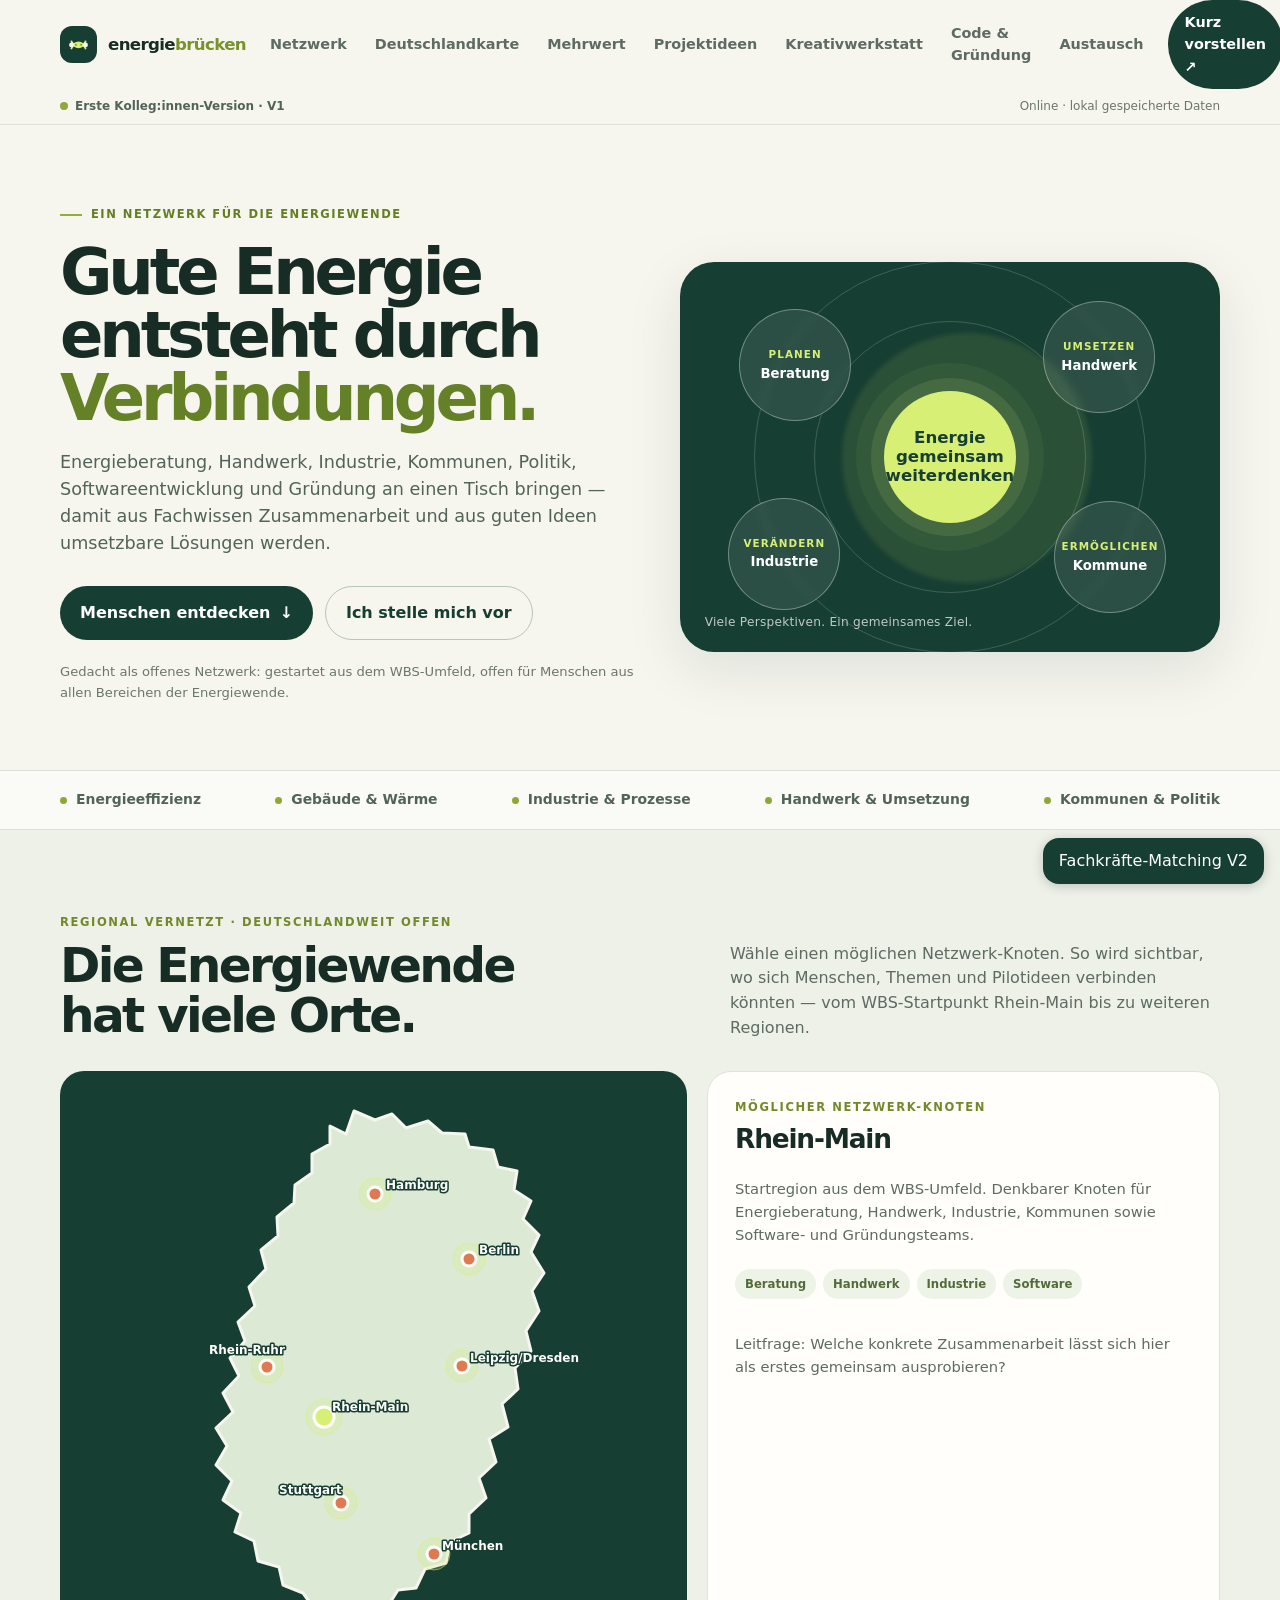
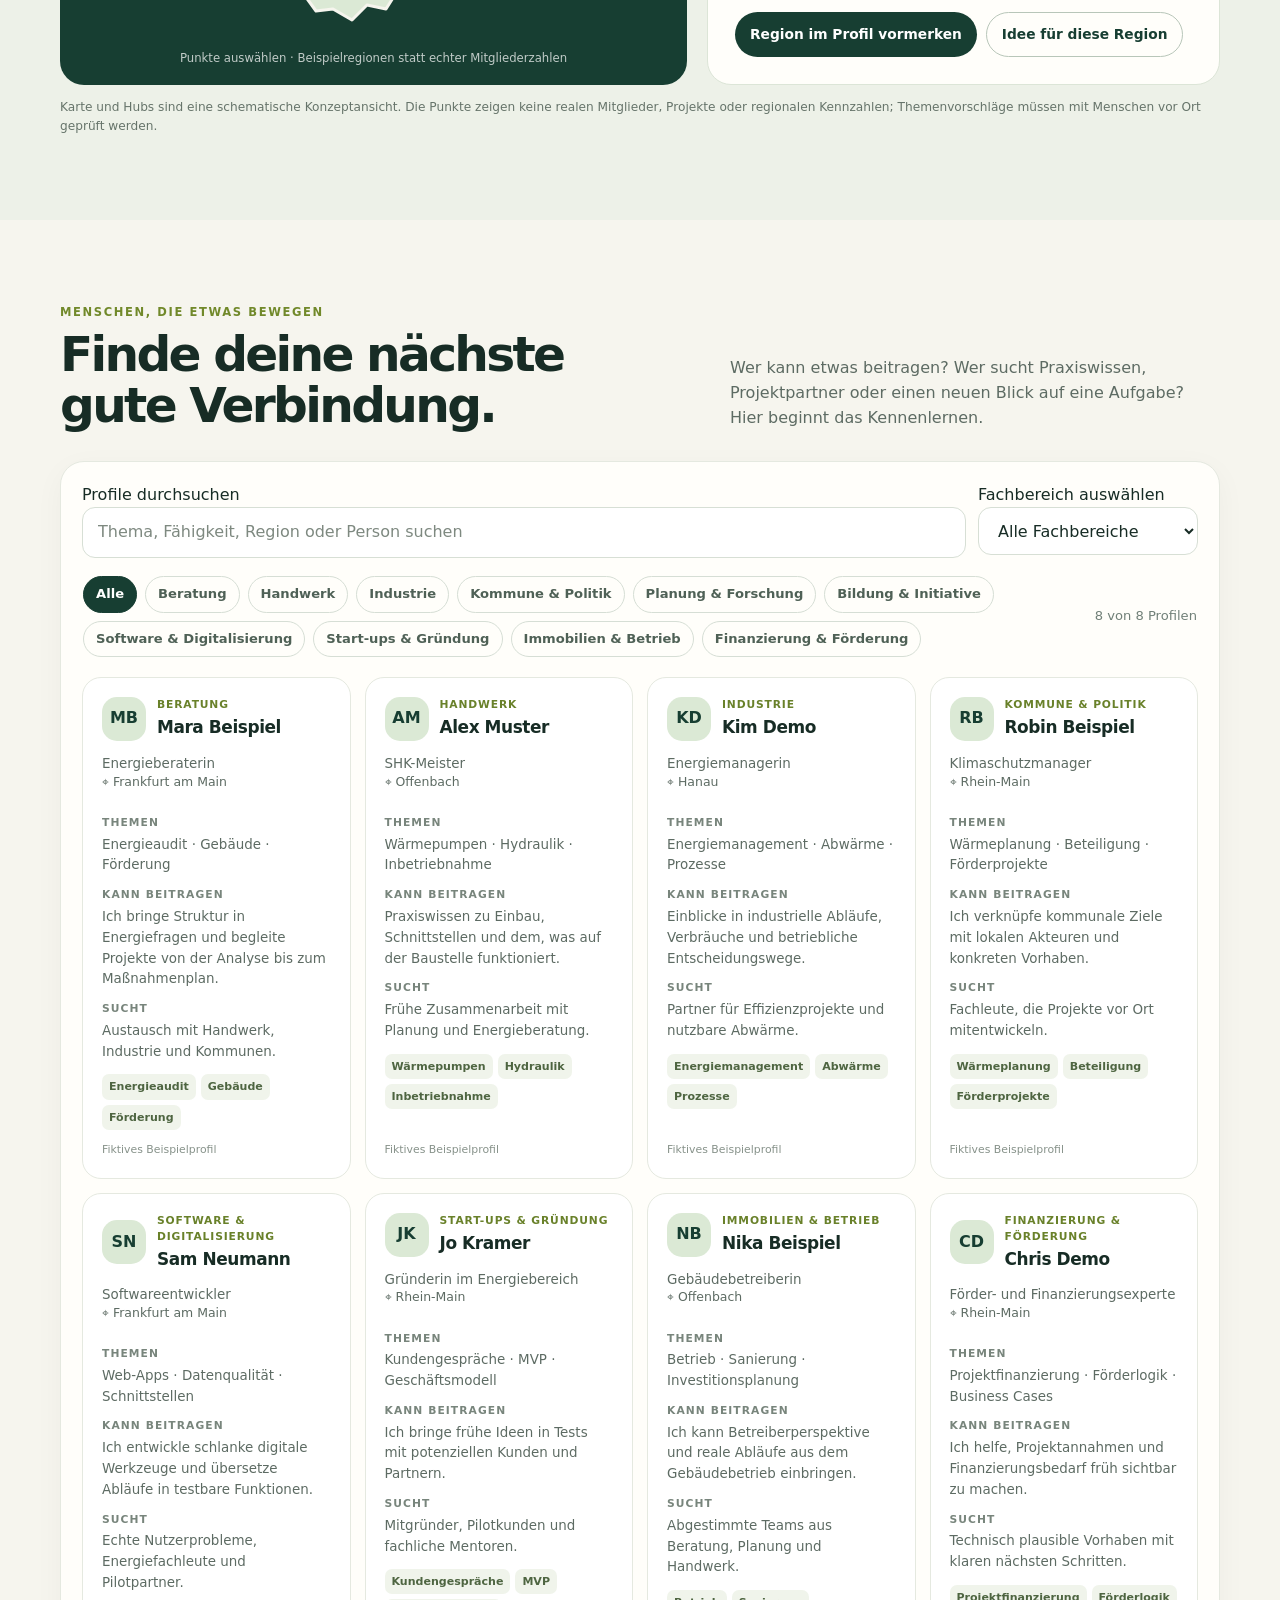
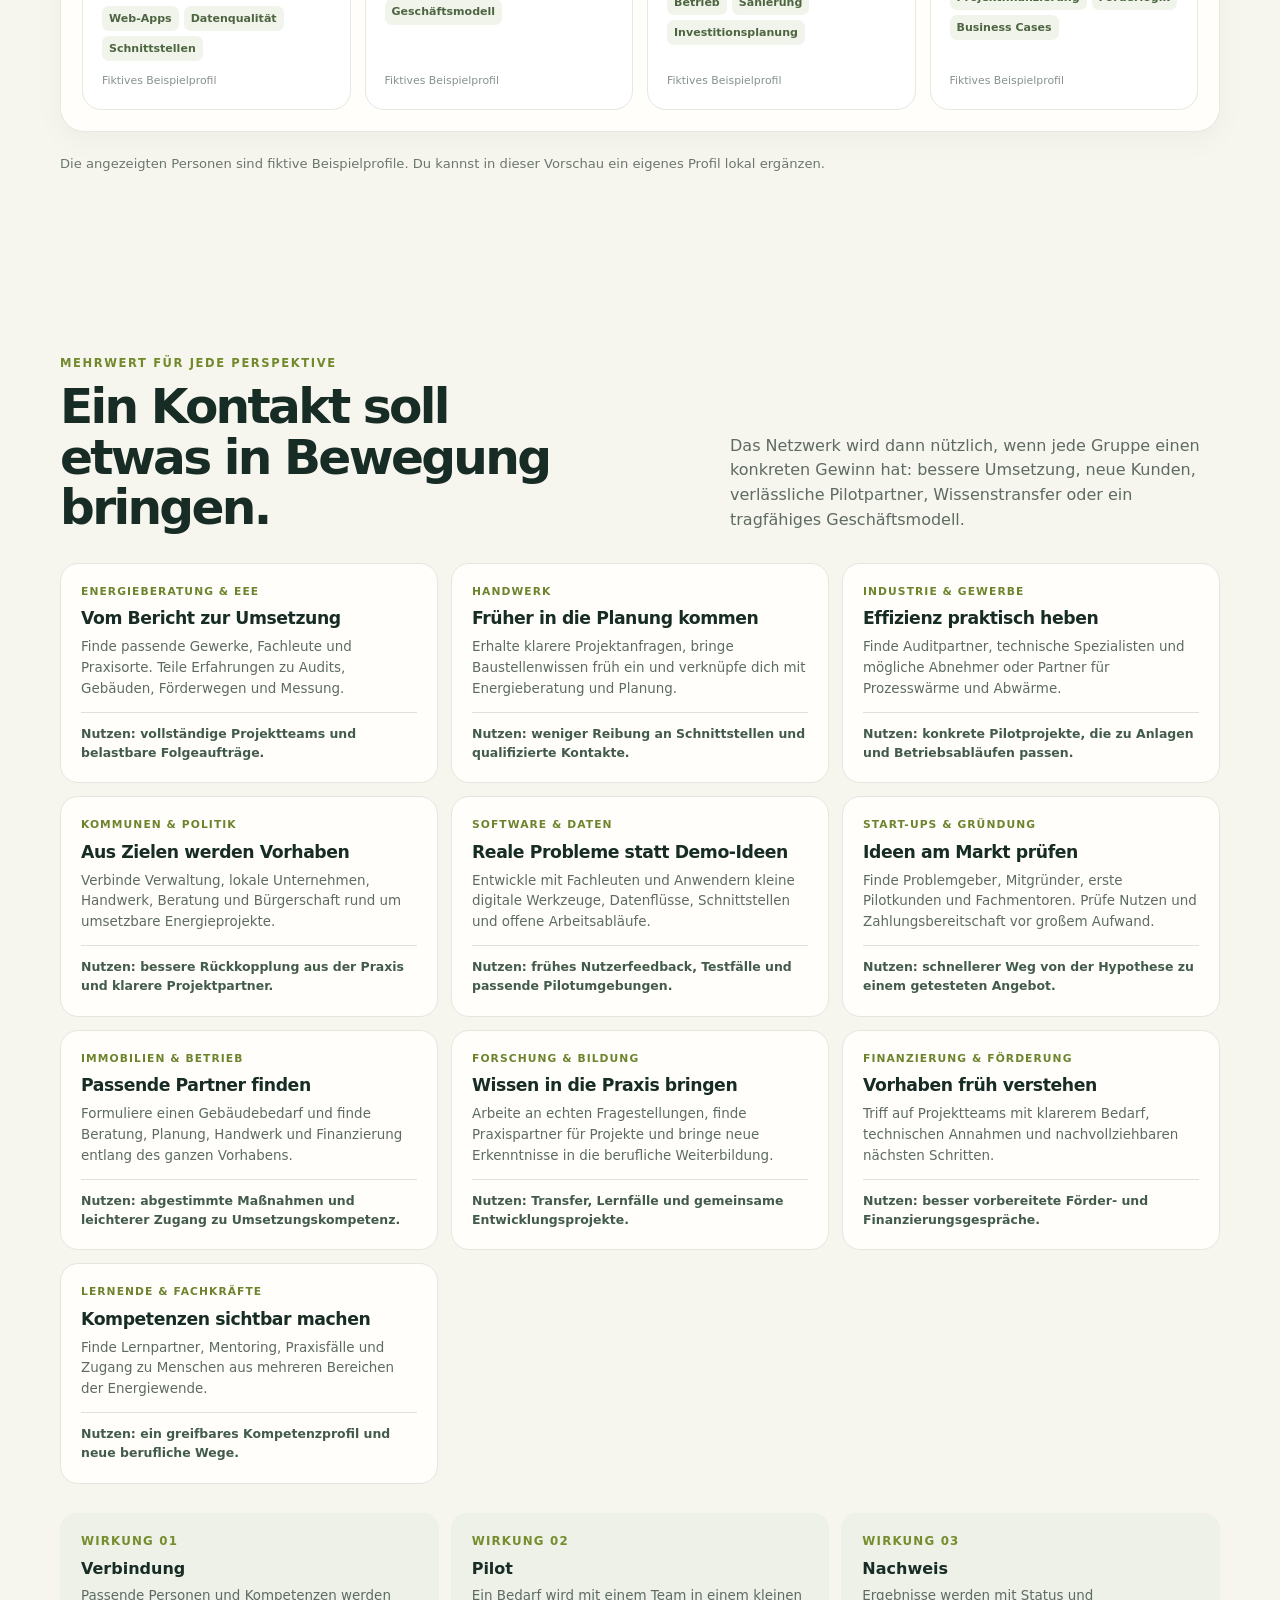
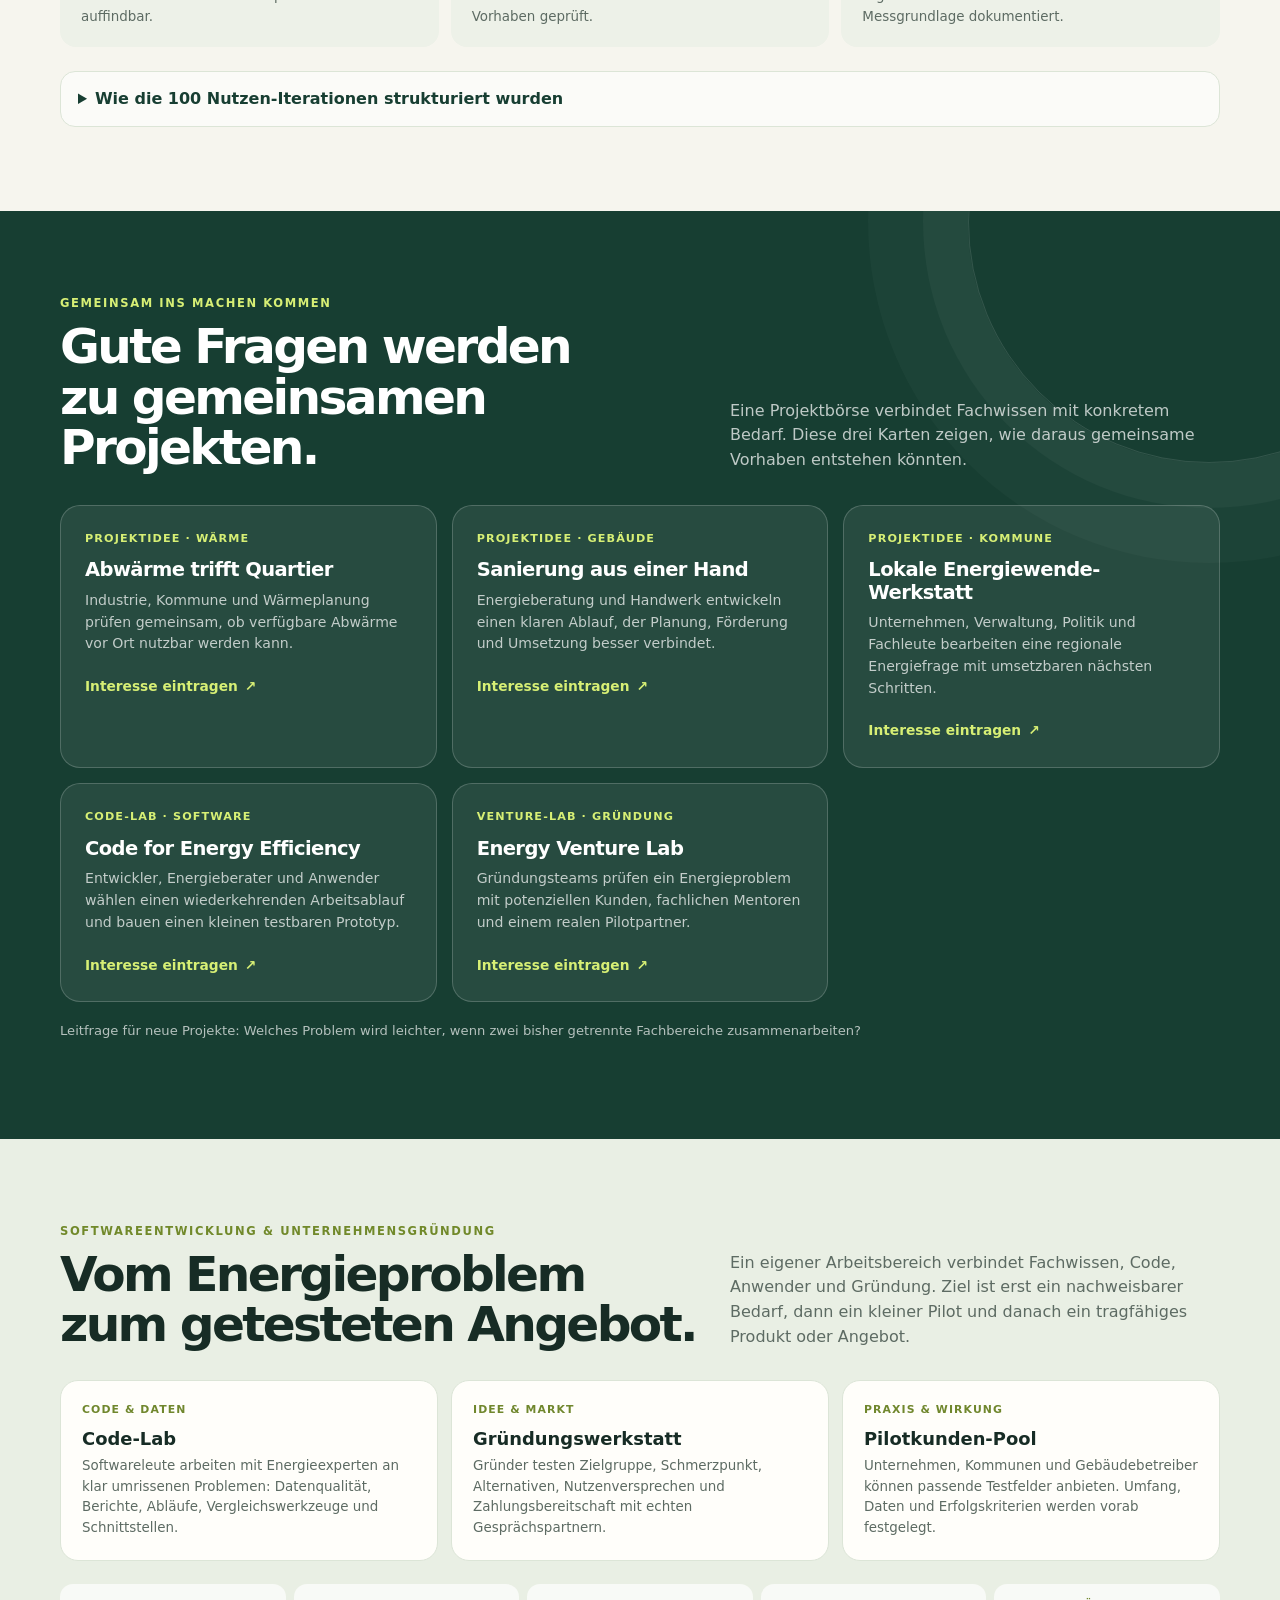
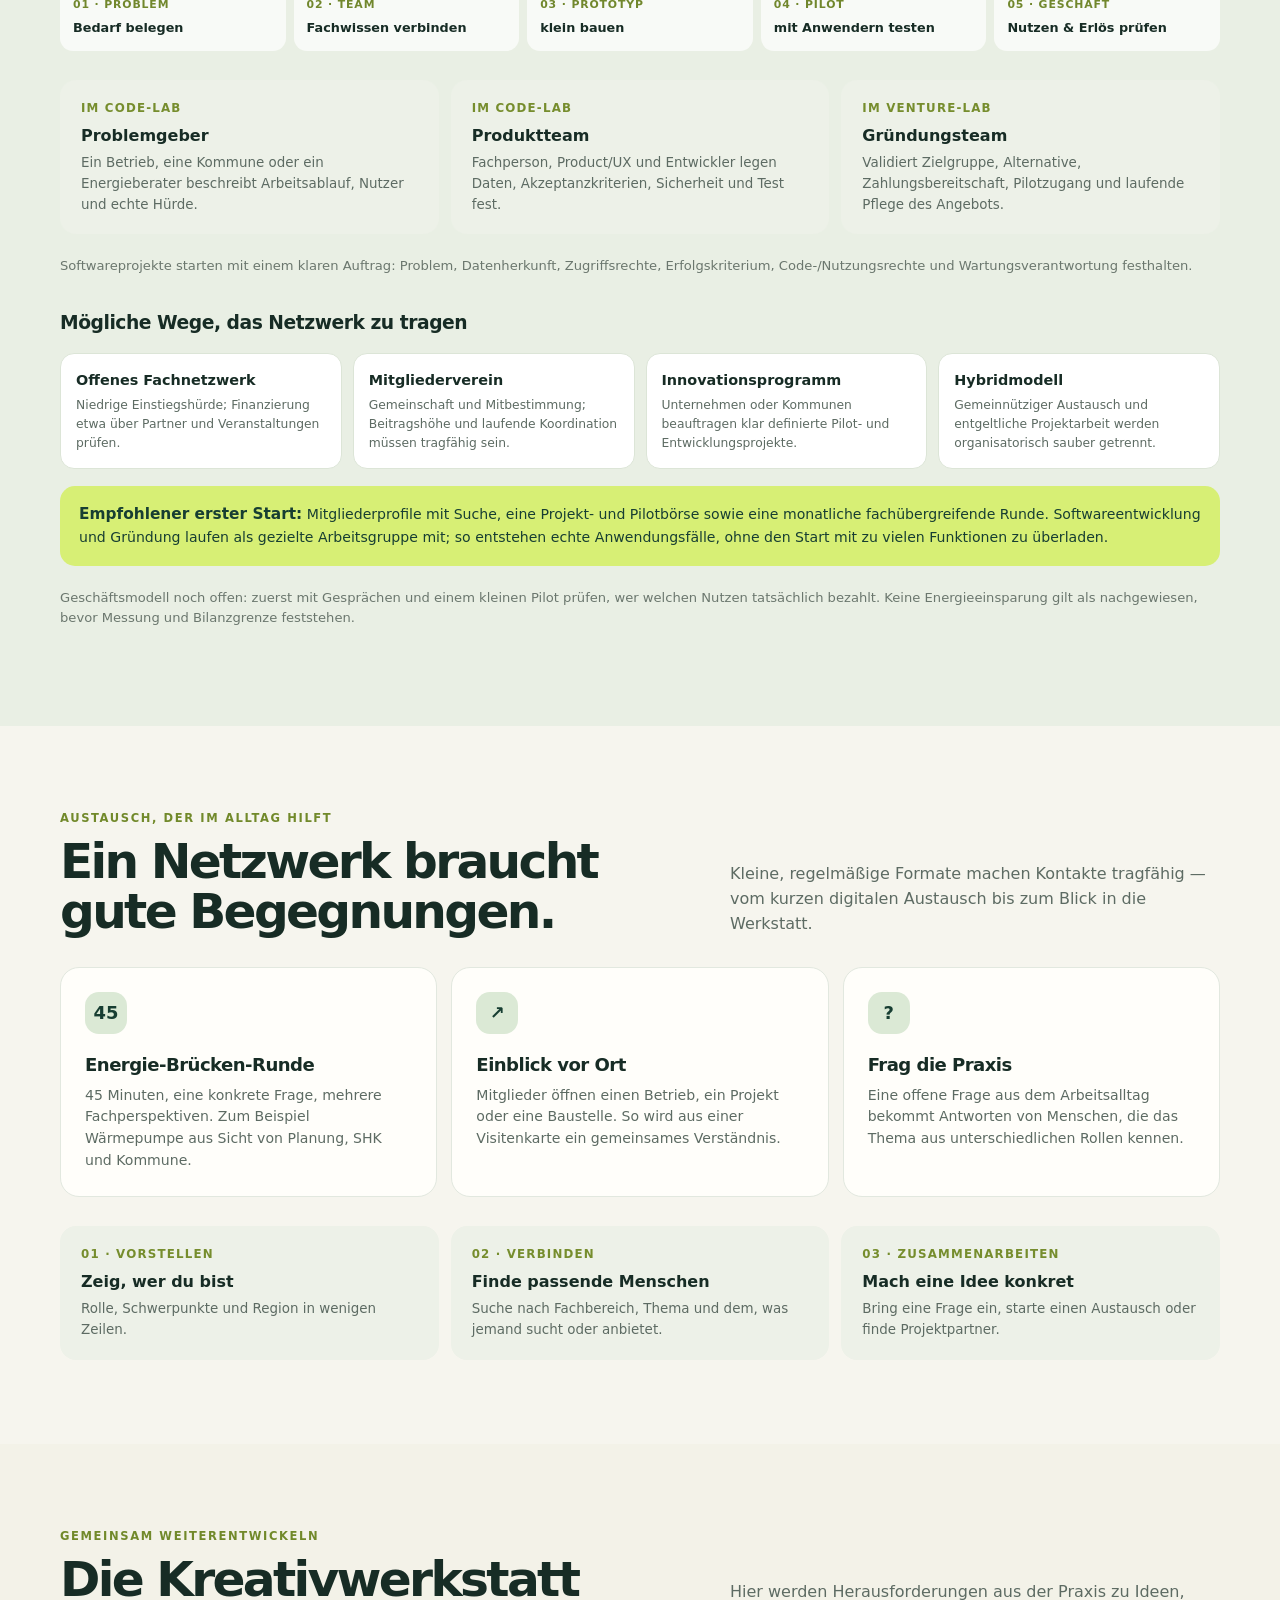
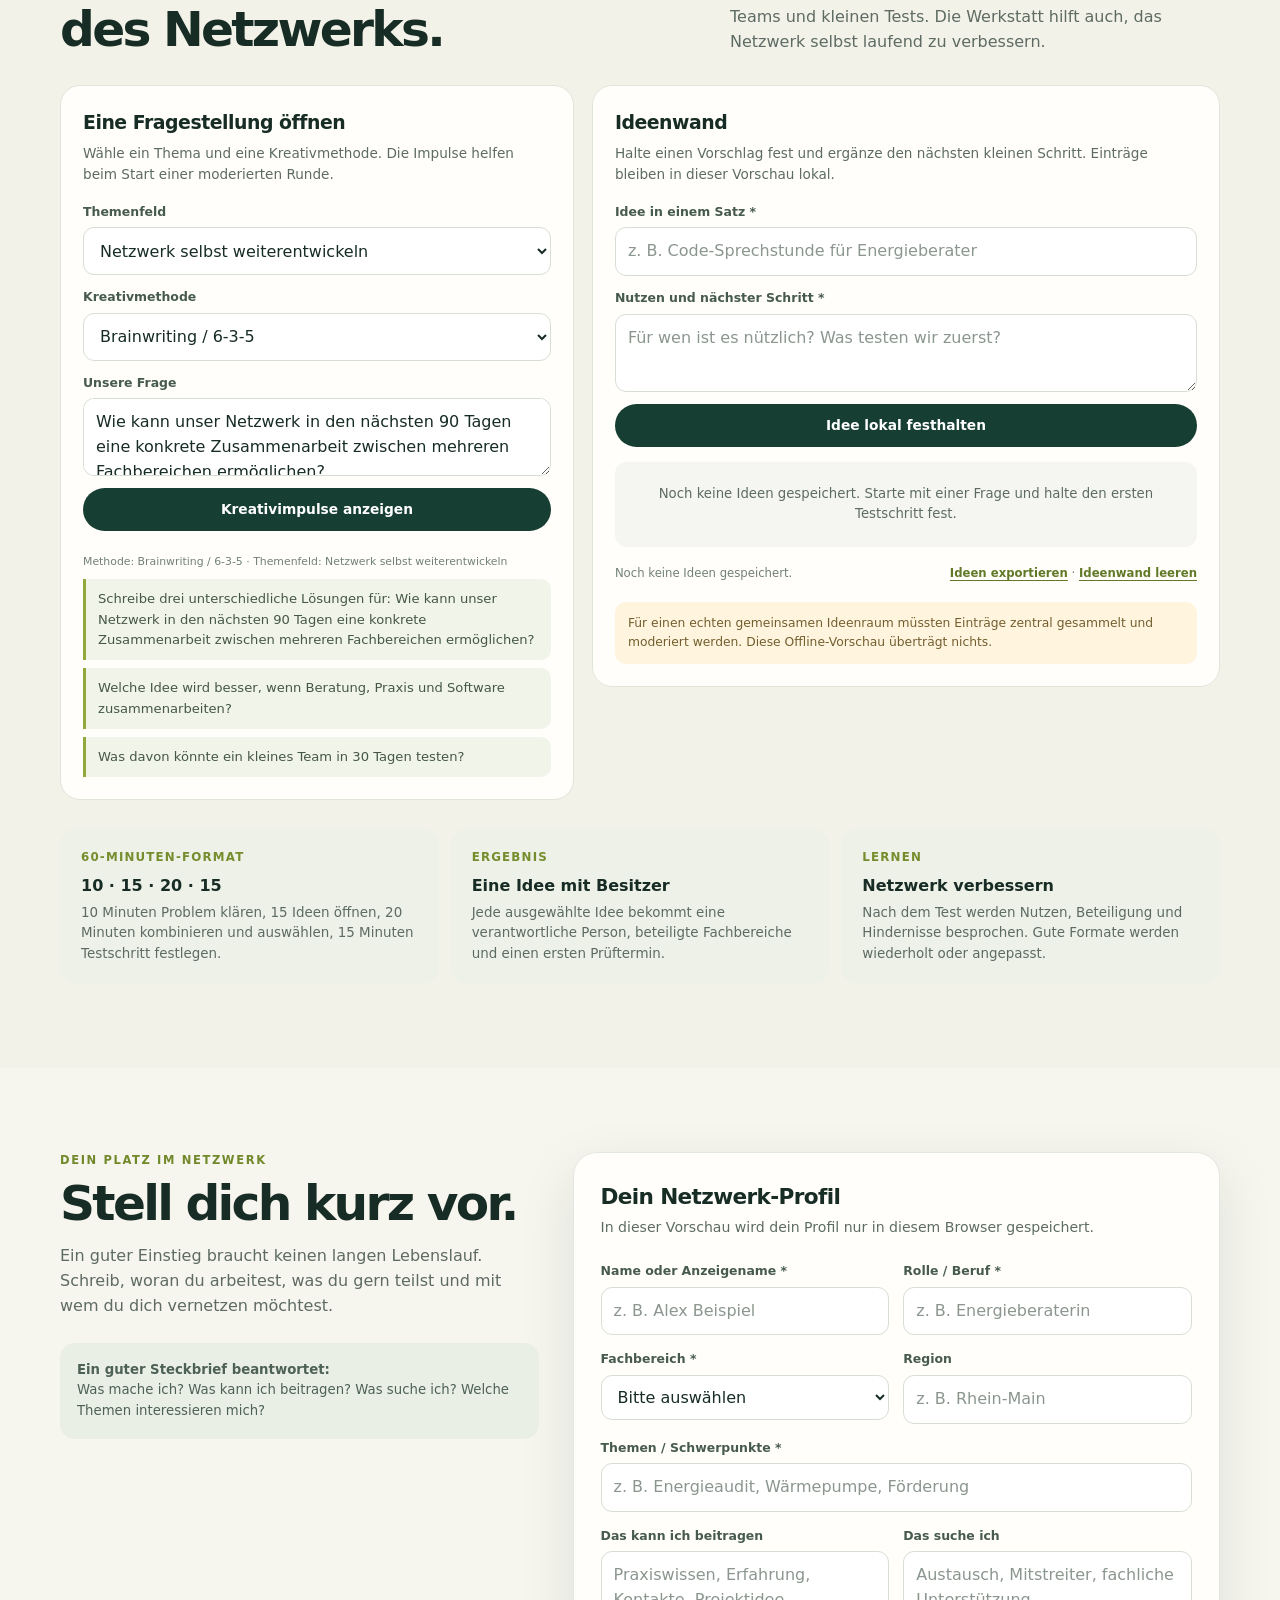
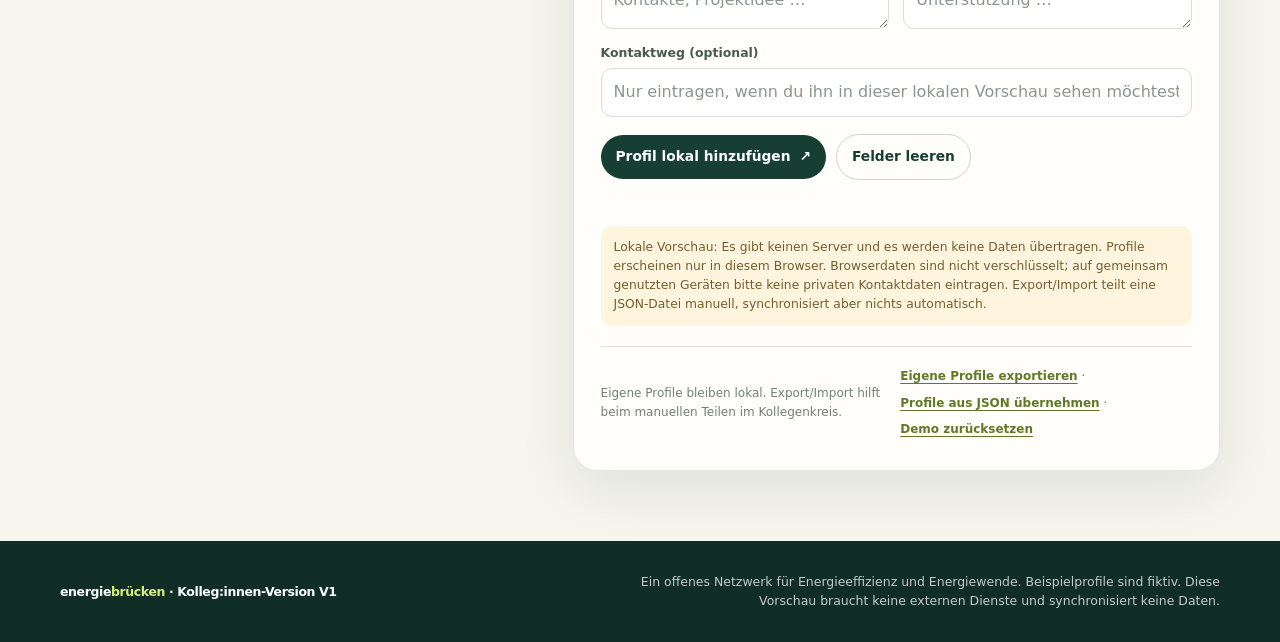
==== index.html @ 0812e743 "Add files via upload" ====
<!doctype html>
<html lang="de" data-pwa="true">
<head>
  <meta charset="utf-8">
  <meta name="viewport" content="width=device-width, initial-scale=1">
  <meta name="theme-color" content="#173e32">
  <meta name="color-scheme" content="light">
  <link rel="manifest" href="./manifest.webmanifest">
  <link rel="icon" href="./icons/icon-192.png" type="image/png">
  <link rel="apple-touch-icon" href="./icons/icon-192.png">
  <meta name="description" content="Energiebrücken verbindet Menschen aus Energieberatung, Handwerk, Industrie, Kommunen, Softwareentwicklung und Gründung.">
  <title>Energiebrücken — Netzwerk für Energieeffizienz & Energiewende · V1</title>
  <style>
    :root {
      --forest: #173e32;
      --forest-2: #245443;
      --mint: #dbe9d5;
      --lime: #d7ef75;
      --cream: #f6f5ee;
      --paper: #fffefa;
      --ink: #172c25;
      --muted: #5d6b63;
      --line: #dce2d9;
      --orange: #df7952;
      --blue: #6f9fb1;
      --shadow: 0 18px 55px rgba(23, 62, 50, .10);
      --radius: 24px;
    }

    * { box-sizing: border-box; }
    html { scroll-behavior: smooth; }
    body {
      margin: 0;
      background: var(--cream);
      color: var(--ink);
      font-family: Inter, ui-sans-serif, system-ui, -apple-system, BlinkMacSystemFont, "Segoe UI", sans-serif;
      line-height: 1.55;
    }
    a { color: inherit; }
    button, input, select, textarea { font: inherit; }
    button, a { -webkit-tap-highlight-color: transparent; }
    :focus-visible { outline: 3px solid #84a922; outline-offset: 3px; }
    .wrap { width: min(1160px, calc(100% - 40px)); margin-inline: auto; }
    .topbar {
      position: sticky; top: 0; z-index: 20;
      background: rgba(246, 245, 238, .94);
      border-bottom: 1px solid rgba(23, 62, 50, .10);
      backdrop-filter: blur(14px);
    }
    .nav {
      min-height: 76px; display: flex; align-items: center; justify-content: space-between; gap: 24px;
    }
    .brand { display: inline-flex; align-items: center; gap: 11px; text-decoration: none; font-weight: 850; letter-spacing: -.04em; }
    .brand-mark { width: 37px; height: 37px; border-radius: 12px; display: grid; place-items: center; background: var(--forest); }
    .brand-mark svg { width: 25px; height: 25px; }
    .brand-name { font-size: 1.04rem; }
    .brand-name span { color: #779329; }
    .navlinks { display: flex; align-items: center; gap: 28px; font-size: .9rem; font-weight: 650; color: var(--muted); }
    .navlinks a { text-decoration: none; }
    .navlinks a:hover { color: var(--forest); }
    .nav-cta { border-radius: 999px; padding: 11px 17px; background: var(--forest); color: #fff; text-decoration: none; font-size: .9rem; font-weight: 750; }
    .nav-cta:hover, .button-primary:hover { background: var(--forest-2); transform: translateY(-1px); }
    .version-bar { display:flex; align-items:center; justify-content:space-between; gap:12px; padding:8px 0; color:#52645a; font-size:.75rem; }
    .version-pill { display:inline-flex; align-items:center; gap:7px; font-weight:750; }
    .version-pill i { width:8px; height:8px; border-radius:50%; display:inline-block; background:#91a83d; }
    .version-meta { color:#6b776e; }
    .install-button { border:1px solid #b8c6b9; border-radius:99px; background:#fffefa; color:var(--forest); padding:6px 12px; cursor:pointer; font-weight:750; font-size:.75rem; }
    .install-button[hidden] { display:none; }
    .profile-actions { margin-top:12px; padding-top:9px; border-top:1px solid var(--line); }
    .profile-actions .plain-button { color:#8a503e; font-size:.75rem; }

    .hero { padding: 74px 0 54px; overflow: hidden; }
    .hero-grid { display: grid; grid-template-columns: 1.03fr .97fr; align-items: center; gap: 46px; }
    .eyebrow { display: inline-flex; align-items: center; gap: 9px; color: #647e24; text-transform: uppercase; letter-spacing: .13em; font-size: .72rem; font-weight: 850; }
    .eyebrow:before { content: ""; width: 22px; height: 2px; background: #94ad39; }
    h1 { margin: 17px 0 18px; max-width: 720px; font-size: clamp(2.65rem, 5vw, 4.8rem); line-height: .99; letter-spacing: -.065em; font-weight: 790; }
    h1 em { font-style: normal; color: #648127; }
    .hero-copy { max-width: 550px; font-size: 1.1rem; color: #52645a; }
    .hero-actions { display: flex; flex-wrap: wrap; gap: 12px; margin-top: 28px; }
    .button { border: 0; cursor: pointer; border-radius: 999px; padding: 14px 20px; display: inline-flex; align-items: center; justify-content: center; gap: 9px; text-decoration: none; font-weight: 760; transition: .18s ease; }
    .button-primary { color: white; background: var(--forest); }
    .button-secondary { color: var(--forest); background: transparent; border: 1px solid #b8c6b9; }
    .button-secondary:hover { border-color: var(--forest); background: rgba(255,255,255,.5); }
    .hero-note { margin-top: 22px; color: #6b776e; font-size: .82rem; }

    .network-art {
      min-height: 390px; position: relative; overflow: hidden; border-radius: 34px;
      background: var(--forest); box-shadow: var(--shadow); isolation: isolate;
    }
    .network-art:before, .network-art:after {
      content: ""; position: absolute; border: 1px solid rgba(219, 233, 213, .2); border-radius: 50%; z-index: -1;
    }
    .network-art:before { width: 390px; height: 390px; left: 50%; top: 50%; transform: translate(-50%,-50%); }
    .network-art:after { width: 270px; height: 270px; left: 50%; top: 50%; transform: translate(-50%,-50%); }
    .art-glow { position: absolute; width: 250px; height: 250px; border-radius: 50%; background: rgba(215,239,117,.10); filter: blur(2px); left: 30%; top: 18%; }
    .core {
      position: absolute; left: 50%; top: 50%; transform: translate(-50%,-50%);
      width: 132px; height: 132px; border-radius: 50%; display: grid; place-items: center; text-align: center;
      background: var(--lime); color: var(--forest); font-weight: 850; line-height: 1.12; font-size: 1.04rem;
      box-shadow: 0 0 0 13px rgba(215,239,117,.11), 0 0 0 28px rgba(215,239,117,.05);
    }
    .node {
      position: absolute; width: 112px; height: 112px; border-radius: 50%; display: grid; place-items: center; text-align: center;
      border: 1px solid rgba(255,255,255,.35); color: white; background: rgba(255,255,255,.09);
      backdrop-filter: blur(4px); font-size: .83rem; font-weight: 700; line-height: 1.22;
    }
    .node b { display: block; font-size: .65rem; letter-spacing: .1em; text-transform: uppercase; color: var(--lime); margin-bottom: 5px; }
    .node-1 { left: 11%; top: 12%; }
    .node-2 { right: 12%; top: 10%; }
    .node-3 { left: 9%; bottom: 11%; }
    .node-4 { right: 10%; bottom: 10%; }
    .art-caption { position: absolute; left: 25px; bottom: 21px; color: rgba(255,255,255,.72); font-size: .76rem; letter-spacing: .02em; }

    .map-section { background: #edf1e8; }
    .map-layout { display: grid; grid-template-columns: 1.1fr .9fr; gap: 20px; align-items: stretch; margin-top: 26px; }
    .map-card { background: var(--forest); border-radius: 24px; padding: 18px; min-height: 500px; display: grid; place-items: center; overflow: hidden; }
    .germany-map { width: min(100%, 480px); height: auto; overflow: visible; }
    .germany-outline { fill: #dbe9d5; stroke: #f6f5ee; stroke-width: 3; stroke-linejoin: round; }
    .map-marker { cursor: pointer; outline: none; }
    .map-marker .marker-halo { fill: rgba(215,239,117,.22); stroke: rgba(215,239,117,.5); stroke-width: 1; }
    .map-marker .marker-dot { fill: var(--orange); stroke: #fffefa; stroke-width: 3; transition: r .15s ease, fill .15s ease; }
    .map-marker:hover .marker-dot, .map-marker:focus .marker-dot, .map-marker.selected .marker-dot { fill: #d7ef75; r: 10px; }
    .map-marker .city-label { fill: #fffefa; font-size: 12px; font-weight: 750; paint-order: stroke; stroke: #173e32; stroke-width: 3px; stroke-linejoin: round; pointer-events: none; }
    .map-legend { color: rgba(255,255,255,.73); font-size: .73rem; text-align: center; margin: 0; }
    .map-details { background: var(--paper); border: 1px solid #dce5d7; border-radius: 24px; padding: 27px; display: flex; flex-direction: column; }
    .map-details .section-kicker { margin-bottom: 8px; }
    .map-details h3 { margin: 0 0 10px; font-size: 1.65rem; line-height: 1.08; letter-spacing: -.045em; }
    .map-details p { color: var(--muted); font-size: .92rem; }
    .map-tags { display: flex; flex-wrap: wrap; gap: 7px; margin: 8px 0 19px; }
    .map-tags span { background: #eef3e8; color: #536b38; border-radius: 99px; padding: 6px 10px; font-size: .73rem; font-weight: 750; }
    .map-actions { display: flex; flex-wrap: wrap; gap: 9px; margin-top: auto; }
    .map-disclaimer { color: #66746a; font-size: .76rem; margin: 13px 0 0; }

    .creative-lab-section { background: #f3f2e8; }
    .lab-grid { display: grid; grid-template-columns: .9fr 1.1fr; gap: 18px; margin-top: 28px; align-items: start; }
    .lab-panel { background: var(--paper); border: 1px solid #e0e5d9; border-radius: 20px; padding: 22px; }
    .lab-panel h3 { margin: 0 0 6px; font-size: 1.18rem; letter-spacing: -.025em; }
    .lab-panel > p { margin: 0 0 17px; color: var(--muted); font-size: .85rem; }
    .lab-controls { display: grid; gap: 12px; }
    .lab-question-list { display: grid; gap: 8px; margin-top: 14px; }
    .lab-question { border-left: 3px solid #91a83d; background: #f1f4e9; border-radius: 0 10px 10px 0; padding: 10px 12px; color: #455747; font-size: .82rem; }
    .idea-wall { display: grid; gap: 10px; margin-top: 15px; }
    .idea-card { border: 1px solid #e0e6dc; border-radius: 13px; padding: 14px; background: #fff; }
    .idea-card h4 { margin: 0 0 5px; font-size: .96rem; }
    .idea-card p { margin: 0; color: var(--muted); font-size: .82rem; white-space: pre-wrap; }
    .idea-meta { margin-top: 9px; color: #718078; font-size: .68rem; }
    .idea-empty { text-align: center; padding: 22px 10px; color: var(--muted); background: #f5f6f1; border-radius: 12px; font-size: .83rem; }
    .lab-footer { display: flex; flex-wrap: wrap; justify-content: space-between; align-items: center; gap: 12px; margin-top: 13px; color: #718078; font-size: .73rem; }

    .ribbon { border-block: 1px solid var(--line); background: rgba(255,255,255,.42); }
    .ribbon-inner { display: flex; justify-content: space-between; gap: 15px; flex-wrap: wrap; padding: 18px 0; color: #52645a; font-size: .87rem; font-weight: 650; }
    .ribbon span { display: inline-flex; gap: 9px; align-items: center; }
    .ribbon i { width: 7px; height: 7px; border-radius: 50%; background: #8ea735; display: inline-block; }

    section { padding: 84px 0; scroll-margin-top: 105px; }
    .section-head { display: flex; justify-content: space-between; align-items: end; gap: 28px; margin-bottom: 30px; }
    .section-kicker { color: #71892a; text-transform: uppercase; letter-spacing: .14em; font-weight: 850; font-size: .72rem; }
    h2 { margin: 8px 0 0; font-size: clamp(2rem, 3.8vw, 3.2rem); line-height: 1.04; letter-spacing: -.055em; }
    .section-intro { max-width: 490px; color: var(--muted); margin: 0; }
    .directory-panel { background: var(--paper); border: 1px solid #e5e9e0; border-radius: var(--radius); padding: 21px; box-shadow: 0 8px 30px rgba(23,62,50,.04); }
    .filters { display: grid; grid-template-columns: 1fr 220px; gap: 12px; }
    .field-control { width: 100%; min-height: 48px; padding: 12px 15px; border-radius: 13px; border: 1px solid #d7dfd5; background: #fff; color: var(--ink); }
    .field-control::placeholder { color: #7e8980; }
    .filter-row { display: flex; align-items: center; justify-content: space-between; gap: 14px; margin: 18px 1px 20px; }
    .filter-chips { display: flex; flex-wrap: wrap; gap: 8px; }
    .chip { border: 1px solid #d6ded5; border-radius: 99px; background: transparent; color: #4f6156; padding: 7px 12px; cursor: pointer; font-size: .82rem; font-weight: 700; }
    .chip:hover, .chip.active { color: white; background: var(--forest); border-color: var(--forest); }
    .profile-count { color: #718078; font-size: .82rem; white-space: nowrap; }
    .profile-grid { display: grid; grid-template-columns: repeat(4, 1fr); gap: 14px; }
    .profile-card {
      min-height: 294px; background: #fff; border: 1px solid #e5e9e0; border-radius: 19px; padding: 19px;
      display: flex; flex-direction: column; transition: .18s ease;
    }
    .profile-card:hover { transform: translateY(-3px); box-shadow: 0 12px 28px rgba(23,62,50,.08); border-color: #c9d5c6; }
    .card-top { display: flex; align-items: center; gap: 11px; margin-bottom: 13px; }
    .avatar { width: 44px; height: 44px; flex: 0 0 44px; border-radius: 15px; display: grid; place-items: center; background: var(--mint); color: var(--forest); font-weight: 850; }
    .role-tag { font-size: .67rem; color: #69812a; letter-spacing: .08em; text-transform: uppercase; font-weight: 850; }
    .profile-card h3 { font-size: 1.06rem; margin: 0; letter-spacing: -.025em; }
    .profile-card p { margin: 0; color: var(--muted); font-size: .84rem; }
    .profile-location { margin: -3px 0 13px !important; font-size: .78rem !important; }
    .card-label { color: #78857c; font-size: .67rem; text-transform: uppercase; letter-spacing: .1em; font-weight: 800; margin: 11px 0 3px; }
    .profile-tags { display: flex; flex-wrap: wrap; gap: 5px; margin-top: 12px; }
    .tiny-tag { background: #f0f4eb; color: #4e6541; border-radius: 7px; padding: 4px 7px; font-size: .69rem; font-weight: 700; }
    .profile-origin { margin-top: auto; padding-top: 12px; font-size: .68rem; color: #87928a; }
    .empty-state { grid-column: 1 / -1; padding: 32px; text-align: center; color: var(--muted); }
    .stakeholder-grid { display: grid; grid-template-columns: repeat(3, 1fr); gap: 13px; margin-top: 30px; }
    .stakeholder-card { background: var(--paper); border: 1px solid #e2e8df; border-radius: 18px; padding: 20px; min-height: 206px; }
    .stakeholder-card .role { color: #6d842d; text-transform: uppercase; letter-spacing: .1em; font-size: .67rem; font-weight: 850; }
    .stakeholder-card h3 { margin: 8px 0; font-size: 1.08rem; line-height: 1.2; letter-spacing: -.025em; }
    .stakeholder-card p { color: var(--muted); font-size: .84rem; margin: 0; }
    .stakeholder-card .outcome { margin-top: 12px; padding-top: 11px; border-top: 1px solid var(--line); color: #435b4b; font-size: .78rem; font-weight: 700; }

    .bridge-section { background: var(--forest); color: white; position: relative; overflow: hidden; }
    .bridge-section:after { content: ""; position: absolute; width: 480px; height: 480px; border-radius: 50%; border: 1px solid rgba(255,255,255,.12); right: -170px; top: -230px; box-shadow: 0 0 0 45px rgba(255,255,255,.035), 0 0 0 100px rgba(255,255,255,.025); }
    .bridge-section .section-kicker { color: var(--lime); }
    .bridge-section h2 { max-width: 640px; }
    .bridge-section .section-intro { color: rgba(255,255,255,.72); }
    .project-grid { position: relative; z-index: 1; display: grid; grid-template-columns: repeat(3, 1fr); gap: 15px; margin-top: 32px; }
    .project-card { padding: 24px; border: 1px solid rgba(255,255,255,.19); border-radius: 20px; background: rgba(255,255,255,.07); }
    .project-card .project-type { color: var(--lime); font-size: .7rem; letter-spacing: .1em; font-weight: 850; text-transform: uppercase; }
    .project-card h3 { margin: 12px 0 8px; font-size: 1.22rem; line-height: 1.15; letter-spacing: -.03em; }
    .project-card p { color: rgba(255,255,255,.72); font-size: .88rem; margin: 0 0 19px; }
    .text-link { display: inline-flex; gap: 7px; align-items: center; color: var(--lime); text-decoration: none; font-weight: 750; font-size: .86rem; }
    .text-link:hover { text-decoration: underline; }
    .bridge-question { position: relative; z-index: 1; margin-top: 19px; color: rgba(255,255,255,.68); font-size: .82rem; }
    .coding-section { background: #e9efe4; }
    .venture-grid { display: grid; grid-template-columns: repeat(3, 1fr); gap: 13px; margin-top: 28px; }
    .venture-card { background: var(--paper); border: 1px solid #dce5d7; border-radius: 18px; padding: 21px; }
    .venture-card .mini-kicker { color: #70872d; text-transform: uppercase; letter-spacing: .1em; font-size: .68rem; font-weight: 850; }
    .venture-card h3 { margin: 9px 0 7px; font-size: 1.12rem; line-height: 1.18; }
    .venture-card p { color: var(--muted); font-size: .84rem; margin: 0; }
    .venture-path { display: grid; grid-template-columns: repeat(5, 1fr); gap: 8px; margin-top: 23px; }
    .venture-step { padding: 13px; background: rgba(255,255,255,.7); border-radius: 13px; }
    .venture-step b { display: block; color: #71872d; font-size: .68rem; letter-spacing: .08em; }
    .venture-step span { display: block; margin-top: 4px; font-size: .8rem; font-weight: 750; }
    .model-grid { display: grid; grid-template-columns: repeat(4, 1fr); gap: 11px; margin-top: 16px; }
    .model-card { background: #fff; border: 1px solid #dce5d7; border-radius: 14px; padding: 15px; }
    .model-card h4 { margin: 0 0 5px; font-size: .9rem; }
    .model-card p { margin: 0; color: var(--muted); font-size: .77rem; }
    .mvp-callout { margin-top: 17px; padding: 17px 19px; border-radius: 15px; background: var(--lime); color: var(--forest); font-size: .88rem; }
    .mvp-callout strong { font-size: .96rem; }
    .method-note { margin-top: 24px; border: 1px solid #dce5d7; border-radius: 15px; background: rgba(255,255,255,.62); padding: 15px 17px; }
    .method-note summary { cursor: pointer; font-weight: 800; color: var(--forest); }
    .method-columns { display: grid; grid-template-columns: 1fr 1fr; gap: 22px; margin-top: 12px; }
    .method-columns h4 { margin: 0 0 7px; font-size: .82rem; }
    .method-columns ol { margin: 0; padding-left: 20px; color: var(--muted); font-size: .78rem; }

    .formats-grid { display: grid; grid-template-columns: 1fr 1fr 1fr; gap: 14px; margin-top: 30px; }
    .format-card { background: var(--paper); padding: 24px; border-radius: 19px; border: 1px solid #e2e8df; }
    .format-icon { width: 42px; height: 42px; display: grid; place-items: center; background: var(--mint); color: var(--forest); border-radius: 14px; font-size: 1.12rem; font-weight: 850; }
    .format-card h3 { margin: 17px 0 6px; font-size: 1.13rem; letter-spacing: -.03em; }
    .format-card p { margin: 0; color: var(--muted); font-size: .88rem; }
    .how-grid { display: grid; grid-template-columns: repeat(3,1fr); gap: 12px; margin-top: 29px; }
    .how-step { padding: 19px 21px; background: #edf1e8; border-radius: 16px; }
    .step-no { color: #768d2d; font-size: .74rem; letter-spacing: .1em; font-weight: 850; }
    .how-step h3 { margin: 7px 0 4px; font-size: 1rem; }
    .how-step p { margin: 0; color: var(--muted); font-size: .84rem; }

    .join-section { padding-bottom: 70px; }
    .join-grid { display: grid; grid-template-columns: .85fr 1.15fr; gap: 34px; align-items: start; }
    .join-copy { position: sticky; top: 105px; }
    .join-copy p { color: var(--muted); }
    .join-copy .note-box { margin-top: 24px; padding: 17px; border-radius: 15px; background: #e9efe4; color: #4e6155; font-size: .83rem; }
    .form-card { background: var(--paper); border: 1px solid #e2e8df; border-radius: 24px; padding: 27px; box-shadow: var(--shadow); }
    .form-card h3 { margin: 0 0 4px; font-size: 1.35rem; letter-spacing: -.03em; }
    .form-sub { color: var(--muted); margin: 0 0 22px; font-size: .88rem; }
    .form-grid { display: grid; grid-template-columns: 1fr 1fr; gap: 14px; }
    .form-field { display: flex; flex-direction: column; gap: 6px; }
    .form-field.full { grid-column: 1 / -1; }
    .form-field label { font-size: .78rem; font-weight: 800; color: #475a4e; }
    .form-field input, .form-field select, .form-field textarea {
      width: 100%; border: 1px solid #d7dfd5; border-radius: 11px; background: white; padding: 11px 12px; color: var(--ink);
    }
    .form-field textarea { min-height: 78px; resize: vertical; }
    .form-field input::placeholder, .form-field textarea::placeholder { color: #8b968e; }
    .form-actions { display: flex; align-items: center; flex-wrap: wrap; gap: 10px; margin-top: 17px; }
    .button-small { padding: 11px 15px; font-size: .86rem; }
    .button-outline { border: 1px solid #cbd5ca; color: var(--forest); background: transparent; }
    .button-outline:hover { background: #f2f5ed; }
    .form-message { min-height: 1.3em; margin: 13px 0 0; color: #567823; font-size: .83rem; }
    .local-tools { display: flex; align-items: center; justify-content: space-between; gap: 12px; margin-top: 20px; padding-top: 16px; border-top: 1px solid var(--line); color: #718078; font-size: .75rem; }
    .plain-button { border: 0; background: none; color: #617927; cursor: pointer; font-weight: 750; text-decoration: underline; text-underline-offset: 3px; padding: 4px 0; }
    .privacy-note { margin: 16px 0 0; padding: 12px 13px; background: #fff5df; border-radius: 11px; color: #735e2e; font-size: .77rem; }

    footer { background: #102e25; color: rgba(255,255,255,.75); padding: 31px 0; }
    .footer-inner { display: flex; justify-content: space-between; gap: 18px; align-items: center; flex-wrap: wrap; font-size: .78rem; }
    .footer-brand { color: #fff; font-weight: 800; letter-spacing: -.03em; }
    .footer-brand span { color: var(--lime); }
    .footer-disclaimer { max-width: 610px; text-align: right; }

    @media (max-width: 900px) {
      .navlinks { gap: 14px; font-size: .8rem; }
      .brand-name { font-size: .95rem; }
      .nav-cta { padding: 10px 12px; font-size: .82rem; }
      .hero-grid { grid-template-columns: 1fr; gap: 34px; }
      .network-art { min-height: 350px; }
      .map-layout, .lab-grid { grid-template-columns: 1fr; }
      .map-card { min-height: 400px; }
      .profile-grid { grid-template-columns: repeat(2, 1fr); }
      .stakeholder-grid { grid-template-columns: repeat(2, 1fr); }
      .venture-path { grid-template-columns: repeat(3, 1fr); }
      .model-grid { grid-template-columns: repeat(2, 1fr); }
      .method-columns { grid-template-columns: 1fr; }
      .join-grid { grid-template-columns: 1fr; }
      .join-copy { position: static; }
    }
    @media (max-width: 650px) {
      .wrap { width: min(100% - 28px, 1160px); }
      .nav { min-height: 65px; }
      .nav { min-height:65px; flex-wrap:wrap; padding:10px 0 7px; row-gap:8px; }
      .navlinks { display:flex; order:3; width:100%; gap:18px; overflow-x:auto; white-space:nowrap; padding:2px 0 7px; scrollbar-width:thin; }
      .navlinks a { flex:0 0 auto; }
      .nav-cta { margin-left:auto; padding:9px 13px; font-size:.82rem; }
      section { scroll-margin-top:132px; }
      .version-bar { font-size:.68rem; }
      .version-meta { max-width:48%; text-align:right; }
      .hero { padding: 50px 0 34px; }
      .hero-grid { gap: 26px; }
      .hero-copy { font-size: 1rem; }
      .network-art { min-height: 300px; border-radius: 24px; }
      .map-card { min-height: 350px; padding: 10px; }
      .map-details { padding: 21px; }
      .germany-map { width: min(100%, 370px); }
      .node { width: 88px; height: 88px; font-size: .72rem; }
      .node b { font-size: .58rem; }
      .core { width: 108px; height: 108px; font-size: .88rem; }
      .node-1 { left: 7%; top: 10%; }
      .node-2 { right: 7%; top: 9%; }
      .node-3 { left: 6%; bottom: 11%; }
      .node-4 { right: 6%; bottom: 10%; }
      .art-caption { left: 16px; bottom: 14px; font-size: .68rem; }
      .ribbon-inner { padding: 15px 0; gap: 9px 17px; font-size: .78rem; }
      section { padding: 62px 0; }
      .section-head { display: block; }
      .section-intro { margin-top: 13px; }
      .directory-panel { padding: 13px; }
      .filters { grid-template-columns: 1fr; }
      .filter-row { display: block; }
      .profile-count { display: block; margin-top: 13px; }
      .profile-grid, .project-grid, .formats-grid, .how-grid, .stakeholder-grid, .venture-grid { grid-template-columns: 1fr; }
      .venture-path, .model-grid { grid-template-columns: 1fr 1fr; }
      .profile-card { min-height: 0; }
      .project-card { padding: 20px; }
      .form-card { padding: 19px; }
      .form-grid { grid-template-columns: 1fr; }
      .form-field.full { grid-column: auto; }
      .local-tools { align-items: flex-start; flex-direction: column; }
      .footer-disclaimer { text-align: left; }
    }
    @media (prefers-reduced-motion: reduce) {
      *, *::before, *::after { scroll-behavior: auto !important; transition-duration: .01ms !important; }
    }
  </style>
</head>
<body>
  <header class="topbar">
    <div class="wrap nav">
      <a class="brand" href="#start" aria-label="Energiebrücken Startseite">
        <span class="brand-mark" aria-hidden="true">
          <svg viewBox="0 0 32 32" fill="none">
            <path d="M7 21c4.5-10 13.5-10 18 0M7 12c4.5 10 13.5 10 18 0" stroke="#D7EF75" stroke-width="2.4" stroke-linecap="round"/>
            <circle cx="7" cy="16.5" r="3" fill="#fffefa"/><circle cx="25" cy="16.5" r="3" fill="#fffefa"/><circle cx="16" cy="16.5" r="3" fill="#D7EF75"/>
          </svg>
        </span>
        <span class="brand-name">energie<span>brücken</span></span>
      </a>
      <nav class="navlinks" aria-label="Hauptnavigation">
        <a href="#netzwerk">Netzwerk</a>
        <a href="#deutschland">Deutschlandkarte</a>
        <a href="#nutzen">Mehrwert</a>
        <a href="#projekte">Projektideen</a>
        <a href="#kreativwerkstatt">Kreativwerkstatt</a>
        <a href="#code-gruendung">Code & Gründung</a>
        <a href="#formate">Austausch</a>
      </nav>
      <a class="nav-cta" href="#mitmachen">Kurz vorstellen <span aria-hidden="true">↗</span></a>
    </div>
    <div class="wrap version-bar">
      <span class="version-pill"><i aria-hidden="true"></i> Erste Kolleg:innen-Version · V1</span>
      <span class="version-meta" id="appStatus" role="status" aria-live="polite">Offline nutzbar · Daten bleiben auf diesem Gerät</span>
      <button class="install-button" id="installApp" type="button" hidden>App installieren</button>
    </div>
  </header>

  <main id="start">
    <section class="hero">
      <div class="wrap hero-grid">
        <div>
          <div class="eyebrow">Ein Netzwerk für die Energiewende</div>
          <h1>Gute Energie entsteht durch <em>Verbindungen.</em></h1>
          <p class="hero-copy">Energieberatung, Handwerk, Industrie, Kommunen, Politik, Softwareentwicklung und Gründung an einen Tisch bringen — damit aus Fachwissen Zusammenarbeit und aus guten Ideen umsetzbare Lösungen werden.</p>
          <div class="hero-actions">
            <a class="button button-primary" href="#netzwerk">Menschen entdecken <span aria-hidden="true">↓</span></a>
            <a class="button button-secondary" href="#mitmachen">Ich stelle mich vor</a>
          </div>
          <p class="hero-note">Gedacht als offenes Netzwerk: gestartet aus dem WBS-Umfeld, offen für Menschen aus allen Bereichen der Energiewende.</p>
        </div>
        <div class="network-art" aria-label="Illustration: Energie verbindet Beratung, Handwerk, Industrie und Kommunen">
          <div class="art-glow"></div>
          <div class="core">Energie<br>gemeinsam<br>weiterdenken</div>
          <div class="node node-1"><span><b>Planen</b>Beratung</span></div>
          <div class="node node-2"><span><b>Umsetzen</b>Handwerk</span></div>
          <div class="node node-3"><span><b>Verändern</b>Industrie</span></div>
          <div class="node node-4"><span><b>Ermöglichen</b>Kommune</span></div>
          <div class="art-caption">Viele Perspektiven. Ein gemeinsames Ziel.</div>
        </div>
      </div>
    </section>

    <div class="ribbon">
      <div class="wrap ribbon-inner">
        <span><i></i> Energieeffizienz</span>
        <span><i></i> Gebäude & Wärme</span>
        <span><i></i> Industrie & Prozesse</span>
        <span><i></i> Handwerk & Umsetzung</span>
        <span><i></i> Kommunen & Politik</span>
      </div>
    </div>

    <section class="map-section" id="deutschland">
      <div class="wrap">
        <div class="section-head">
          <div>
            <div class="section-kicker">Regional vernetzt · deutschlandweit offen</div>
            <h2>Die Energiewende<br>hat viele Orte.</h2>
          </div>
          <p class="section-intro">Wähle einen möglichen Netzwerk-Knoten. So wird sichtbar, wo sich Menschen, Themen und Pilotideen verbinden könnten — vom WBS-Startpunkt Rhein-Main bis zu weiteren Regionen.</p>
        </div>
        <div class="map-layout">
          <div class="map-card">
            <svg class="germany-map" viewBox="0 0 480 560" role="group" aria-labelledby="mapTitle mapDescription">
              <title id="mapTitle">Schematische Deutschlandkarte mit möglichen Netzwerkregionen</title>
              <desc id="mapDescription">Sieben auswählbare Beispielregionen: Hamburg, Berlin, Rhein-Ruhr, Rhein-Main, Leipzig-Dresden, Stuttgart und München.</desc>
              <path class="germany-outline" d="M220 22 L241 31 L258 25 L272 39 L294 32 L308 44 L331 45 L335 58 L359 61 L364 78 L383 82 L380 101 L397 112 L389 130 L405 146 L397 163 L410 184 L398 202 L405 222 L392 242 L397 262 L381 279 L384 300 L368 315 L374 338 L355 350 L362 373 L345 389 L352 409 L335 425 L335 444 L316 453 L312 474 L291 480 L282 499 L264 501 L252 520 L233 516 L218 531 L199 520 L182 522 L169 504 L149 496 L145 478 L124 472 L120 452 L101 443 L107 424 L89 411 L98 392 L82 376 L93 357 L82 339 L99 323 L89 304 L105 287 L96 269 L111 252 L104 233 L121 217 L115 198 L132 180 L127 161 L144 147 L143 128 L160 114 L161 96 L178 84 L178 65 L196 55 L196 37 L212 45 Z"/>
              <g class="map-marker" data-region="Hamburg & Nord" tabindex="0" role="button" aria-label="Region Hamburg und Nord auswählen">
                <circle class="marker-halo" cx="241" cy="105" r="16"/><circle class="marker-dot" cx="241" cy="105" r="7"/><text class="city-label" x="252" y="100">Hamburg</text>
              </g>
              <g class="map-marker" data-region="Berlin-Brandenburg" tabindex="0" role="button" aria-label="Region Berlin-Brandenburg auswählen">
                <circle class="marker-halo" cx="335" cy="170" r="16"/><circle class="marker-dot" cx="335" cy="170" r="7"/><text class="city-label" x="345" y="165">Berlin</text>
              </g>
              <g class="map-marker" data-region="Rhein-Ruhr" tabindex="0" role="button" aria-label="Region Rhein-Ruhr auswählen">
                <circle class="marker-halo" cx="133" cy="278" r="16"/><circle class="marker-dot" cx="133" cy="278" r="7"/><text class="city-label" x="75" y="265">Rhein-Ruhr</text>
              </g>
              <g class="map-marker selected" data-region="Rhein-Main" tabindex="0" role="button" aria-label="Region Rhein-Main auswählen">
                <circle class="marker-halo" cx="190" cy="328" r="18"/><circle class="marker-dot" cx="190" cy="328" r="8"/><text class="city-label" x="198" y="322">Rhein-Main</text>
              </g>
              <g class="map-marker" data-region="Leipzig-Dresden" tabindex="0" role="button" aria-label="Region Leipzig-Dresden auswählen">
                <circle class="marker-halo" cx="328" cy="277" r="16"/><circle class="marker-dot" cx="328" cy="277" r="7"/><text class="city-label" x="336" y="273">Leipzig/Dresden</text>
              </g>
              <g class="map-marker" data-region="Stuttgart-Südwest" tabindex="0" role="button" aria-label="Region Stuttgart und Südwest auswählen">
                <circle class="marker-halo" cx="207" cy="414" r="16"/><circle class="marker-dot" cx="207" cy="414" r="7"/><text class="city-label" x="145" y="405">Stuttgart</text>
              </g>
              <g class="map-marker" data-region="München-Süd" tabindex="0" role="button" aria-label="Region München und Süd auswählen">
                <circle class="marker-halo" cx="300" cy="465" r="16"/><circle class="marker-dot" cx="300" cy="465" r="7"/><text class="city-label" x="308" y="461">München</text>
              </g>
            </svg>
            <p class="map-legend">Punkte auswählen · Beispielregionen statt echter Mitgliederzahlen</p>
          </div>
          <aside class="map-details" aria-live="polite">
            <div class="section-kicker">Möglicher Netzwerk-Knoten</div>
            <h3 id="mapRegionTitle">Rhein-Main</h3>
            <p id="mapRegionDescription">Startregion aus dem WBS-Umfeld. Denkbarer Knoten für Energieberatung, Handwerk, Industrie, Kommunen sowie Software- und Gründungsteams.</p>
            <div class="map-tags" id="mapTags"><span>Beratung</span><span>Handwerk</span><span>Industrie</span><span>Software</span></div>
            <p id="mapRegionQuestion"><strong>Leitfrage:</strong> Welche konkrete Zusammenarbeit lässt sich hier als erstes gemeinsam ausprobieren?</p>
            <div class="map-actions">
              <button class="button button-primary button-small" id="mapJoinButton" type="button">Region im Profil vormerken</button>
              <button class="button button-secondary button-small" id="mapWorkshopButton" type="button">Idee für diese Region</button>
            </div>
          </aside>
        </div>
        <p class="map-disclaimer">Karte und Hubs sind eine schematische Konzeptansicht. Die Punkte zeigen keine realen Mitglieder, Projekte oder regionalen Kennzahlen; Themenvorschläge müssen mit Menschen vor Ort geprüft werden.</p>
      </div>
    </section>

    <section id="netzwerk">
      <div class="wrap">
        <div class="section-head">
          <div>
            <div class="section-kicker">Menschen, die etwas bewegen</div>
            <h2>Finde deine nächste<br>gute Verbindung.</h2>
          </div>
          <p class="section-intro">Wer kann etwas beitragen? Wer sucht Praxiswissen, Projektpartner oder einen neuen Blick auf eine Aufgabe? Hier beginnt das Kennenlernen.</p>
        </div>
        <div class="directory-panel">
          <div class="filters">
            <label>
              <span class="sr-only">Profile durchsuchen</span>
              <input class="field-control" id="searchProfiles" type="search" placeholder="Thema, Fähigkeit, Region oder Person suchen">
            </label>
            <label>
              <span class="sr-only">Fachbereich auswählen</span>
              <select class="field-control" id="sectorSelect">
                <option value="">Alle Fachbereiche</option>
                <option>Beratung</option>
                <option>Handwerk</option>
                <option>Industrie</option>
                <option>Kommune & Politik</option>
                <option>Planung & Forschung</option>
                <option>Bildung & Initiative</option>
                <option>Software & Digitalisierung</option>
                <option>Start-ups & Gründung</option>
                <option>Immobilien & Betrieb</option>
                <option>Finanzierung & Förderung</option>
              </select>
            </label>
          </div>
          <div class="filter-row">
            <div class="filter-chips" id="filterChips" aria-label="Fachbereiche schnell filtern"></div>
            <span class="profile-count" id="profileCount" aria-live="polite"></span>
          </div>
          <div class="profile-grid" id="profileGrid"></div>
        </div>
        <p class="hero-note">Die angezeigten Personen sind fiktive Beispielprofile. Du kannst in dieser Vorschau ein eigenes Profil lokal ergänzen.</p>
      </div>
    </section>

    <section id="nutzen">
      <div class="wrap">
        <div class="section-head">
          <div>
            <div class="section-kicker">Mehrwert für jede Perspektive</div>
            <h2>Ein Kontakt soll<br>etwas in Bewegung bringen.</h2>
          </div>
          <p class="section-intro">Das Netzwerk wird dann nützlich, wenn jede Gruppe einen konkreten Gewinn hat: bessere Umsetzung, neue Kunden, verlässliche Pilotpartner, Wissenstransfer oder ein tragfähiges Geschäftsmodell.</p>
        </div>
        <div class="stakeholder-grid">
          <article class="stakeholder-card"><div class="role">Energieberatung & EEE</div><h3>Vom Bericht zur Umsetzung</h3><p>Finde passende Gewerke, Fachleute und Praxisorte. Teile Erfahrungen zu Audits, Gebäuden, Förderwegen und Messung.</p><div class="outcome">Nutzen: vollständige Projektteams und belastbare Folgeaufträge.</div></article>
          <article class="stakeholder-card"><div class="role">Handwerk</div><h3>Früher in die Planung kommen</h3><p>Erhalte klarere Projektanfragen, bringe Baustellenwissen früh ein und verknüpfe dich mit Energieberatung und Planung.</p><div class="outcome">Nutzen: weniger Reibung an Schnittstellen und qualifizierte Kontakte.</div></article>
          <article class="stakeholder-card"><div class="role">Industrie & Gewerbe</div><h3>Effizienz praktisch heben</h3><p>Finde Auditpartner, technische Spezialisten und mögliche Abnehmer oder Partner für Prozesswärme und Abwärme.</p><div class="outcome">Nutzen: konkrete Pilotprojekte, die zu Anlagen und Betriebsabläufen passen.</div></article>
          <article class="stakeholder-card"><div class="role">Kommunen & Politik</div><h3>Aus Zielen werden Vorhaben</h3><p>Verbinde Verwaltung, lokale Unternehmen, Handwerk, Beratung und Bürgerschaft rund um umsetzbare Energieprojekte.</p><div class="outcome">Nutzen: bessere Rückkopplung aus der Praxis und klarere Projektpartner.</div></article>
          <article class="stakeholder-card"><div class="role">Software & Daten</div><h3>Reale Probleme statt Demo-Ideen</h3><p>Entwickle mit Fachleuten und Anwendern kleine digitale Werkzeuge, Datenflüsse, Schnittstellen und offene Arbeitsabläufe.</p><div class="outcome">Nutzen: frühes Nutzerfeedback, Testfälle und passende Pilotumgebungen.</div></article>
          <article class="stakeholder-card"><div class="role">Start-ups & Gründung</div><h3>Ideen am Markt prüfen</h3><p>Finde Problemgeber, Mitgründer, erste Pilotkunden und Fachmentoren. Prüfe Nutzen und Zahlungsbereitschaft vor großem Aufwand.</p><div class="outcome">Nutzen: schnellerer Weg von der Hypothese zu einem getesteten Angebot.</div></article>
          <article class="stakeholder-card"><div class="role">Immobilien & Betrieb</div><h3>Passende Partner finden</h3><p>Formuliere einen Gebäudebedarf und finde Beratung, Planung, Handwerk und Finanzierung entlang des ganzen Vorhabens.</p><div class="outcome">Nutzen: abgestimmte Maßnahmen und leichterer Zugang zu Umsetzungskompetenz.</div></article>
          <article class="stakeholder-card"><div class="role">Forschung & Bildung</div><h3>Wissen in die Praxis bringen</h3><p>Arbeite an echten Fragestellungen, finde Praxispartner für Projekte und bringe neue Erkenntnisse in die berufliche Weiterbildung.</p><div class="outcome">Nutzen: Transfer, Lernfälle und gemeinsame Entwicklungsprojekte.</div></article>
          <article class="stakeholder-card"><div class="role">Finanzierung & Förderung</div><h3>Vorhaben früh verstehen</h3><p>Triff auf Projektteams mit klarerem Bedarf, technischen Annahmen und nachvollziehbaren nächsten Schritten.</p><div class="outcome">Nutzen: besser vorbereitete Förder- und Finanzierungsgespräche.</div></article>
          <article class="stakeholder-card"><div class="role">Lernende & Fachkräfte</div><h3>Kompetenzen sichtbar machen</h3><p>Finde Lernpartner, Mentoring, Praxisfälle und Zugang zu Menschen aus mehreren Bereichen der Energiewende.</p><div class="outcome">Nutzen: ein greifbares Kompetenzprofil und neue berufliche Wege.</div></article>
        </div>
        <div class="how-grid">
          <article class="how-step"><div class="step-no">WIRKUNG 01</div><h3>Verbindung</h3><p>Passende Personen und Kompetenzen werden auffindbar.</p></article>
          <article class="how-step"><div class="step-no">WIRKUNG 02</div><h3>Pilot</h3><p>Ein Bedarf wird mit einem Team in einem kleinen Vorhaben geprüft.</p></article>
          <article class="how-step"><div class="step-no">WIRKUNG 03</div><h3>Nachweis</h3><p>Ergebnisse werden mit Status und Messgrundlage dokumentiert.</p></article>
        </div>
        <details class="method-note">
          <summary>Wie die 100 Nutzen-Iterationen strukturiert wurden</summary>
          <p class="section-intro" style="margin:9px 0 0">Zehn Beteiligten-Gruppen wurden jeweils an zehn Nutzenfragen geprüft. Jede Kombination ergibt einen konkreten Konzeptcheck: Bedarf, passender Nutzen, Beitrag, mögliche Funktion und erste Erfolgsmessung.</p>
          <div class="method-columns">
            <div><h4>Beteiligte Gruppen · 10</h4><ol><li>Energieberatung und EEE</li><li>Handwerk</li><li>Industrie und Gewerbe</li><li>Kommunen und Politik</li><li>Software und Daten</li><li>Start-ups und Gründung</li><li>Immobilien und Gebäudebetrieb</li><li>Forschung und Bildung</li><li>Finanzierung und Förderung</li><li>Lernende und Fachkräfte</li></ol></div>
            <div><h4>Nutzenfragen · 10</h4><ol><li>Welches konkrete Problem besteht?</li><li>Welches Ergebnis wäre wertvoll?</li><li>Was kann die Gruppe beitragen?</li><li>Welche Partner oder Ressourcen fehlen?</li><li>Wie entsteht schneller erster Nutzen?</li><li>Welcher Kompetenz- oder Karrieregewinn entsteht?</li><li>Welche Erlös- oder Finanzierungschance gibt es?</li><li>Was braucht Vertrauen, Datenschutz und klare Regeln?</li><li>Woran lässt sich Wirkung messen?</li><li>Welche Hürde oder welches Scheitern ist zu prüfen?</li></ol></div>
          </div>
          <p class="hero-note">Kreativmethoden: Brainwriting/6-3-5, KJ-Cluster, Mindmap, Kopfstand, SCAMPER, Morphologischer Kasten, Walt-Disney, TRIZ, Synektik und Entscheidungsfilter. V3.1-Rahmen: Spezifikation vor Code, klare Annahmen, kleiner MVP, Audit und Red-Team-Blick.</p>
        </details>
      </div>
    </section>

    <section class="bridge-section" id="projekte">
      <div class="wrap">
        <div class="section-head">
          <div>
            <div class="section-kicker">Gemeinsam ins Machen kommen</div>
            <h2>Gute Fragen werden<br>zu gemeinsamen Projekten.</h2>
          </div>
          <p class="section-intro">Eine Projektbörse verbindet Fachwissen mit konkretem Bedarf. Diese drei Karten zeigen, wie daraus gemeinsame Vorhaben entstehen könnten.</p>
        </div>
        <div class="project-grid">
          <article class="project-card">
            <div class="project-type">Projektidee · Wärme</div>
            <h3>Abwärme trifft Quartier</h3>
            <p>Industrie, Kommune und Wärmeplanung prüfen gemeinsam, ob verfügbare Abwärme vor Ort nutzbar werden kann.</p>
            <a class="text-link interest-link" href="#mitmachen" data-interest="Ich möchte bei einer Idee zu Abwärme und Quartierswärme mitdenken.">Interesse eintragen <span aria-hidden="true">↗</span></a>
          </article>
          <article class="project-card">
            <div class="project-type">Projektidee · Gebäude</div>
            <h3>Sanierung aus einer Hand</h3>
            <p>Energieberatung und Handwerk entwickeln einen klaren Ablauf, der Planung, Förderung und Umsetzung besser verbindet.</p>
            <a class="text-link interest-link" href="#mitmachen" data-interest="Ich möchte Beratung und Handwerk bei Gebäudesanierungen verbinden.">Interesse eintragen <span aria-hidden="true">↗</span></a>
          </article>
          <article class="project-card">
            <div class="project-type">Projektidee · Kommune</div>
            <h3>Lokale Energiewende-Werkstatt</h3>
            <p>Unternehmen, Verwaltung, Politik und Fachleute bearbeiten eine regionale Energiefrage mit umsetzbaren nächsten Schritten.</p>
            <a class="text-link interest-link" href="#mitmachen" data-interest="Ich möchte eine lokale Energiewende-Werkstatt mitgestalten.">Interesse eintragen <span aria-hidden="true">↗</span></a>
          </article>
          <article class="project-card">
            <div class="project-type">Code-Lab · Software</div>
            <h3>Code for Energy Efficiency</h3>
            <p>Entwickler, Energieberater und Anwender wählen einen wiederkehrenden Arbeitsablauf und bauen einen kleinen testbaren Prototyp.</p>
            <a class="text-link interest-link" href="#mitmachen" data-interest="Ich möchte bei einem Software- oder Datenprojekt für Energieeffizienz mitarbeiten.">Interesse eintragen <span aria-hidden="true">↗</span></a>
          </article>
          <article class="project-card">
            <div class="project-type">Venture-Lab · Gründung</div>
            <h3>Energy Venture Lab</h3>
            <p>Gründungsteams prüfen ein Energieproblem mit potenziellen Kunden, fachlichen Mentoren und einem realen Pilotpartner.</p>
            <a class="text-link interest-link" href="#mitmachen" data-interest="Ich möchte eine Gründungsidee im Energiebereich validieren oder unterstützen.">Interesse eintragen <span aria-hidden="true">↗</span></a>
          </article>
        </div>
        <p class="bridge-question">Leitfrage für neue Projekte: Welches Problem wird leichter, wenn zwei bisher getrennte Fachbereiche zusammenarbeiten?</p>
      </div>
    </section>

    <section class="coding-section" id="code-gruendung">
      <div class="wrap">
        <div class="section-head">
          <div>
            <div class="section-kicker">Softwareentwicklung & Unternehmensgründung</div>
            <h2>Vom Energieproblem<br>zum getesteten Angebot.</h2>
          </div>
          <p class="section-intro">Ein eigener Arbeitsbereich verbindet Fachwissen, Code, Anwender und Gründung. Ziel ist erst ein nachweisbarer Bedarf, dann ein kleiner Pilot und danach ein tragfähiges Produkt oder Angebot.</p>
        </div>
        <div class="venture-grid">
          <article class="venture-card"><div class="mini-kicker">Code & Daten</div><h3>Code-Lab</h3><p>Softwareleute arbeiten mit Energieexperten an klar umrissenen Problemen: Datenqualität, Berichte, Abläufe, Vergleichswerkzeuge und Schnittstellen.</p></article>
          <article class="venture-card"><div class="mini-kicker">Idee & Markt</div><h3>Gründungswerkstatt</h3><p>Gründer testen Zielgruppe, Schmerzpunkt, Alternativen, Nutzenversprechen und Zahlungsbereitschaft mit echten Gesprächspartnern.</p></article>
          <article class="venture-card"><div class="mini-kicker">Praxis & Wirkung</div><h3>Pilotkunden-Pool</h3><p>Unternehmen, Kommunen und Gebäudebetreiber können passende Testfelder anbieten. Umfang, Daten und Erfolgskriterien werden vorab festgelegt.</p></article>
        </div>
        <div class="venture-path" aria-label="Weg von der Idee zum Angebot">
          <div class="venture-step"><b>01 · PROBLEM</b><span>Bedarf belegen</span></div>
          <div class="venture-step"><b>02 · TEAM</b><span>Fachwissen verbinden</span></div>
          <div class="venture-step"><b>03 · PROTOTYP</b><span>klein bauen</span></div>
          <div class="venture-step"><b>04 · PILOT</b><span>mit Anwendern testen</span></div>
          <div class="venture-step"><b>05 · GESCHÄFT</b><span>Nutzen & Erlös prüfen</span></div>
        </div>
        <div class="how-grid">
          <article class="how-step"><div class="step-no">IM CODE-LAB</div><h3>Problemgeber</h3><p>Ein Betrieb, eine Kommune oder ein Energieberater beschreibt Arbeitsablauf, Nutzer und echte Hürde.</p></article>
          <article class="how-step"><div class="step-no">IM CODE-LAB</div><h3>Produktteam</h3><p>Fachperson, Product/UX und Entwickler legen Daten, Akzeptanzkriterien, Sicherheit und Test fest.</p></article>
          <article class="how-step"><div class="step-no">IM VENTURE-LAB</div><h3>Gründungsteam</h3><p>Validiert Zielgruppe, Alternative, Zahlungsbereitschaft, Pilotzugang und laufende Pflege des Angebots.</p></article>
        </div>
        <p class="hero-note">Softwareprojekte starten mit einem klaren Auftrag: Problem, Datenherkunft, Zugriffsrechte, Erfolgskriterium, Code-/Nutzungsrechte und Wartungsverantwortung festhalten.</p>
        <h3 style="margin:31px 0 0;letter-spacing:-.025em">Mögliche Wege, das Netzwerk zu tragen</h3>
        <div class="model-grid">
          <article class="model-card"><h4>Offenes Fachnetzwerk</h4><p>Niedrige Einstiegshürde; Finanzierung etwa über Partner und Veranstaltungen prüfen.</p></article>
          <article class="model-card"><h4>Mitgliederverein</h4><p>Gemeinschaft und Mitbestimmung; Beitragshöhe und laufende Koordination müssen tragfähig sein.</p></article>
          <article class="model-card"><h4>Innovationsprogramm</h4><p>Unternehmen oder Kommunen beauftragen klar definierte Pilot- und Entwicklungsprojekte.</p></article>
          <article class="model-card"><h4>Hybridmodell</h4><p>Gemeinnütziger Austausch und entgeltliche Projektarbeit werden organisatorisch sauber getrennt.</p></article>
        </div>
        <div class="mvp-callout"><strong>Empfohlener erster Start:</strong> Mitgliederprofile mit Suche, eine Projekt- und Pilotbörse sowie eine monatliche fachübergreifende Runde. Softwareentwicklung und Gründung laufen als gezielte Arbeitsgruppe mit; so entstehen echte Anwendungsfälle, ohne den Start mit zu vielen Funktionen zu überladen.</div>
        <p class="hero-note">Geschäftsmodell noch offen: zuerst mit Gesprächen und einem kleinen Pilot prüfen, wer welchen Nutzen tatsächlich bezahlt. Keine Energieeinsparung gilt als nachgewiesen, bevor Messung und Bilanzgrenze feststehen.</p>
      </div>
    </section>

    <section id="formate">
      <div class="wrap">
        <div class="section-head">
          <div>
            <div class="section-kicker">Austausch, der im Alltag hilft</div>
            <h2>Ein Netzwerk braucht<br>gute Begegnungen.</h2>
          </div>
          <p class="section-intro">Kleine, regelmäßige Formate machen Kontakte tragfähig — vom kurzen digitalen Austausch bis zum Blick in die Werkstatt.</p>
        </div>
        <div class="formats-grid">
          <article class="format-card">
            <div class="format-icon" aria-hidden="true">45</div>
            <h3>Energie-Brücken-Runde</h3>
            <p>45 Minuten, eine konkrete Frage, mehrere Fachperspektiven. Zum Beispiel Wärmepumpe aus Sicht von Planung, SHK und Kommune.</p>
          </article>
          <article class="format-card">
            <div class="format-icon" aria-hidden="true">↗</div>
            <h3>Einblick vor Ort</h3>
            <p>Mitglieder öffnen einen Betrieb, ein Projekt oder eine Baustelle. So wird aus einer Visitenkarte ein gemeinsames Verständnis.</p>
          </article>
          <article class="format-card">
            <div class="format-icon" aria-hidden="true">?</div>
            <h3>Frag die Praxis</h3>
            <p>Eine offene Frage aus dem Arbeitsalltag bekommt Antworten von Menschen, die das Thema aus unterschiedlichen Rollen kennen.</p>
          </article>
        </div>
        <div class="how-grid" aria-label="So funktioniert das Netzwerk">
          <article class="how-step"><div class="step-no">01 · VORSTELLEN</div><h3>Zeig, wer du bist</h3><p>Rolle, Schwerpunkte und Region in wenigen Zeilen.</p></article>
          <article class="how-step"><div class="step-no">02 · VERBINDEN</div><h3>Finde passende Menschen</h3><p>Suche nach Fachbereich, Thema und dem, was jemand sucht oder anbietet.</p></article>
          <article class="how-step"><div class="step-no">03 · ZUSAMMENARBEITEN</div><h3>Mach eine Idee konkret</h3><p>Bring eine Frage ein, starte einen Austausch oder finde Projektpartner.</p></article>
        </div>
      </div>
    </section>

    <section class="creative-lab-section" id="kreativwerkstatt">
      <div class="wrap">
        <div class="section-head">
          <div>
            <div class="section-kicker">Gemeinsam weiterentwickeln</div>
            <h2>Die Kreativwerkstatt<br>des Netzwerks.</h2>
          </div>
          <p class="section-intro">Hier werden Herausforderungen aus der Praxis zu Ideen, Teams und kleinen Tests. Die Werkstatt hilft auch, das Netzwerk selbst laufend zu verbessern.</p>
        </div>
        <div class="lab-grid">
          <div class="lab-panel">
            <h3>Eine Fragestellung öffnen</h3>
            <p>Wähle ein Thema und eine Kreativmethode. Die Impulse helfen beim Start einer moderierten Runde.</p>
            <div class="lab-controls">
              <div class="form-field">
                <label for="workshopTheme">Themenfeld</label>
                <select id="workshopTheme" class="field-control">
                  <option>Netzwerk selbst weiterentwickeln</option>
                  <option>Gebäude und Sanierung</option>
                  <option>Industrie und Abwärme</option>
                  <option>Kommune und Wärmewende</option>
                  <option>Software und Energiedaten</option>
                  <option>Gründung und Geschäftsmodell</option>
                </select>
              </div>
              <div class="form-field">
                <label for="workshopMethod">Kreativmethode</label>
                <select id="workshopMethod" class="field-control">
                  <option value="brainwriting">Brainwriting / 6-3-5</option>
                  <option value="scamper">SCAMPER</option>
                  <option value="headstand">Kopfstand</option>
                  <option value="analogy">Analogietransfer</option>
                  <option value="morphology">Morphologischer Kasten</option>
                </select>
              </div>
              <div class="form-field">
                <label for="workshopChallenge">Unsere Frage</label>
                <textarea id="workshopChallenge" class="field-control" maxlength="300">Wie kann unser Netzwerk in den nächsten 90 Tagen eine konkrete Zusammenarbeit zwischen mehreren Fachbereichen ermöglichen?</textarea>
              </div>
              <button class="button button-primary button-small" id="workshopGenerate" type="button">Kreativimpulse anzeigen</button>
            </div>
            <div class="lab-question-list" id="workshopQuestions" aria-live="polite"></div>
          </div>
          <div class="lab-panel">
            <h3>Ideenwand</h3>
            <p>Halte einen Vorschlag fest und ergänze den nächsten kleinen Schritt. Einträge bleiben in dieser Vorschau lokal.</p>
            <form id="ideaForm" class="lab-controls">
              <div class="form-field">
                <label for="ideaTitle">Idee in einem Satz *</label>
                <input id="ideaTitle" class="field-control" maxlength="90" required placeholder="z. B. Code-Sprechstunde für Energieberater">
              </div>
              <div class="form-field">
                <label for="ideaBody">Nutzen und nächster Schritt *</label>
                <textarea id="ideaBody" class="field-control" maxlength="500" required placeholder="Für wen ist es nützlich? Was testen wir zuerst?"></textarea>
              </div>
              <button class="button button-primary button-small" type="submit">Idee lokal festhalten</button>
            </form>
            <div class="idea-wall" id="ideaWall" aria-live="polite"></div>
            <div class="lab-footer">
              <span id="ideaCount">Noch keine Ideen gespeichert.</span>
              <span><button class="plain-button" type="button" id="exportIdeas">Ideen exportieren</button> · <button class="plain-button" type="button" id="clearIdeas">Ideenwand leeren</button></span>
            </div>
            <div class="privacy-note">Für einen echten gemeinsamen Ideenraum müssten Einträge zentral gesammelt und moderiert werden. Diese Offline-Vorschau überträgt nichts.</div>
          </div>
        </div>
        <div class="how-grid">
          <article class="how-step"><div class="step-no">60-MINUTEN-FORMAT</div><h3>10 · 15 · 20 · 15</h3><p>10 Minuten Problem klären, 15 Ideen öffnen, 20 Minuten kombinieren und auswählen, 15 Minuten Testschritt festlegen.</p></article>
          <article class="how-step"><div class="step-no">ERGEBNIS</div><h3>Eine Idee mit Besitzer</h3><p>Jede ausgewählte Idee bekommt eine verantwortliche Person, beteiligte Fachbereiche und einen ersten Prüftermin.</p></article>
          <article class="how-step"><div class="step-no">LERNEN</div><h3>Netzwerk verbessern</h3><p>Nach dem Test werden Nutzen, Beteiligung und Hindernisse besprochen. Gute Formate werden wiederholt oder angepasst.</p></article>
        </div>
      </div>
    </section>

    <section class="join-section" id="mitmachen">
      <div class="wrap join-grid">
        <div class="join-copy">
          <div class="section-kicker">Dein Platz im Netzwerk</div>
          <h2>Stell dich kurz vor.</h2>
          <p>Ein guter Einstieg braucht keinen langen Lebenslauf. Schreib, woran du arbeitest, was du gern teilst und mit wem du dich vernetzen möchtest.</p>
          <div class="note-box"><strong>Ein guter Steckbrief beantwortet:</strong><br>Was mache ich? Was kann ich beitragen? Was suche ich? Welche Themen interessieren mich?</div>
        </div>
        <form class="form-card" id="profileForm">
          <h3>Dein Netzwerk-Profil</h3>
          <p class="form-sub">In dieser Vorschau wird dein Profil nur in diesem Browser gespeichert.</p>
          <div class="form-grid">
            <div class="form-field">
              <label for="profileName">Name oder Anzeigename *</label>
              <input id="profileName" name="name" required maxlength="60" placeholder="z. B. Alex Beispiel">
            </div>
            <div class="form-field">
              <label for="profileRole">Rolle / Beruf *</label>
              <input id="profileRole" name="role" required maxlength="80" placeholder="z. B. Energieberaterin">
            </div>
            <div class="form-field">
              <label for="profileSector">Fachbereich *</label>
              <select id="profileSector" name="sector" required>
                <option value="">Bitte auswählen</option>
                <option>Beratung</option>
                <option>Handwerk</option>
                <option>Industrie</option>
                <option>Kommune & Politik</option>
                <option>Planung & Forschung</option>
                <option>Bildung & Initiative</option>
                <option>Software & Digitalisierung</option>
                <option>Start-ups & Gründung</option>
                <option>Immobilien & Betrieb</option>
                <option>Finanzierung & Förderung</option>
              </select>
            </div>
            <div class="form-field">
              <label for="profileRegion">Region</label>
              <input id="profileRegion" name="region" maxlength="60" placeholder="z. B. Rhein-Main">
            </div>
            <div class="form-field full">
              <label for="profileFocus">Themen / Schwerpunkte *</label>
              <input id="profileFocus" name="focus" required maxlength="100" placeholder="z. B. Energieaudit, Wärmepumpe, Förderung">
            </div>
            <div class="form-field">
              <label for="profileOffer">Das kann ich beitragen</label>
              <textarea id="profileOffer" name="offer" maxlength="240" placeholder="Praxiswissen, Erfahrung, Kontakte, Projektidee …"></textarea>
            </div>
            <div class="form-field">
              <label for="profileSeek">Das suche ich</label>
              <textarea id="profileSeek" name="seek" maxlength="240" placeholder="Austausch, Mitstreiter, fachliche Unterstützung …"></textarea>
            </div>
            <div class="form-field full">
              <label for="profileContact">Kontaktweg (optional)</label>
              <input id="profileContact" name="contact" maxlength="100" placeholder="Nur eintragen, wenn du ihn in dieser lokalen Vorschau sehen möchtest">
            </div>
          </div>
          <div class="form-actions">
            <button class="button button-primary button-small" type="submit">Profil lokal hinzufügen <span aria-hidden="true">↗</span></button>
            <button class="button button-outline button-small" type="reset">Felder leeren</button>
          </div>
          <p class="form-message" id="formMessage" role="status"></p>
          <div class="privacy-note">Lokale Vorschau: Es gibt keinen Server und es werden keine Daten übertragen. Profile erscheinen nur in diesem Browser. Browserdaten sind nicht verschlüsselt; auf gemeinsam genutzten Geräten bitte keine privaten Kontaktdaten eintragen. Export/Import teilt eine JSON-Datei manuell, synchronisiert aber nichts automatisch.</div>
          <div class="local-tools">
            <span>Eigene Profile bleiben lokal. Export/Import hilft beim manuellen Teilen im Kollegenkreis.</span>
            <div>
              <button class="plain-button" type="button" id="exportProfiles">Eigene Profile exportieren</button>
              <span aria-hidden="true"> · </span>
              <button class="plain-button" type="button" id="importProfiles">Profile aus JSON übernehmen</button>
              <input type="file" id="importProfilesFile" accept="application/json,.json" hidden>
              <span aria-hidden="true"> · </span>
              <button class="plain-button" type="button" id="resetProfiles">Demo zurücksetzen</button>
            </div>
          </div>
        </form>
      </div>
    </section>
  </main>

  <footer>
    <div class="wrap footer-inner">
      <div class="footer-brand">energie<span>brücken</span> · Kolleg:innen-Version V1</div>
      <div class="footer-disclaimer">Ein offenes Netzwerk für Energieeffizienz und Energiewende. Beispielprofile sind fiktiv. Diese Vorschau braucht keine externen Dienste und synchronisiert keine Daten.</div>
    </div>
  </footer>

  <script>
    (function () {
      "use strict";
      var STORAGE_KEY = "energiebruecken.profile.v1";
      var sectors = ["Beratung", "Handwerk", "Industrie", "Kommune & Politik", "Planung & Forschung", "Bildung & Initiative", "Software & Digitalisierung", "Start-ups & Gründung", "Immobilien & Betrieb", "Finanzierung & Förderung"];
      var seedProfiles = [
        { id: "demo-1", name: "Mara Beispiel", role: "Energieberaterin", sector: "Beratung", region: "Frankfurt am Main", focus: "Energieaudit · Gebäude · Förderung", offer: "Ich bringe Struktur in Energiefragen und begleite Projekte von der Analyse bis zum Maßnahmenplan.", seek: "Austausch mit Handwerk, Industrie und Kommunen.", contact: "", demo: true },
        { id: "demo-2", name: "Alex Muster", role: "SHK-Meister", sector: "Handwerk", region: "Offenbach", focus: "Wärmepumpen · Hydraulik · Inbetriebnahme", offer: "Praxiswissen zu Einbau, Schnittstellen und dem, was auf der Baustelle funktioniert.", seek: "Frühe Zusammenarbeit mit Planung und Energieberatung.", contact: "", demo: true },
        { id: "demo-3", name: "Kim Demo", role: "Energiemanagerin", sector: "Industrie", region: "Hanau", focus: "Energiemanagement · Abwärme · Prozesse", offer: "Einblicke in industrielle Abläufe, Verbräuche und betriebliche Entscheidungswege.", seek: "Partner für Effizienzprojekte und nutzbare Abwärme.", contact: "", demo: true },
        { id: "demo-4", name: "Robin Beispiel", role: "Klimaschutzmanager", sector: "Kommune & Politik", region: "Rhein-Main", focus: "Wärmeplanung · Beteiligung · Förderprojekte", offer: "Ich verknüpfe kommunale Ziele mit lokalen Akteuren und konkreten Vorhaben.", seek: "Fachleute, die Projekte vor Ort mitentwickeln.", contact: "", demo: true },
        { id: "demo-5", name: "Sam Neumann", role: "Softwareentwickler", sector: "Software & Digitalisierung", region: "Frankfurt am Main", focus: "Web-Apps · Datenqualität · Schnittstellen", offer: "Ich entwickle schlanke digitale Werkzeuge und übersetze Abläufe in testbare Funktionen.", seek: "Echte Nutzerprobleme, Energiefachleute und Pilotpartner.", contact: "", demo: true },
        { id: "demo-6", name: "Jo Kramer", role: "Gründerin im Energiebereich", sector: "Start-ups & Gründung", region: "Rhein-Main", focus: "Kundengespräche · MVP · Geschäftsmodell", offer: "Ich bringe frühe Ideen in Tests mit potenziellen Kunden und Partnern.", seek: "Mitgründer, Pilotkunden und fachliche Mentoren.", contact: "", demo: true },
        { id: "demo-7", name: "Nika Beispiel", role: "Gebäudebetreiberin", sector: "Immobilien & Betrieb", region: "Offenbach", focus: "Betrieb · Sanierung · Investitionsplanung", offer: "Ich kann Betreiberperspektive und reale Abläufe aus dem Gebäudebetrieb einbringen.", seek: "Abgestimmte Teams aus Beratung, Planung und Handwerk.", contact: "", demo: true },
        { id: "demo-8", name: "Chris Demo", role: "Förder- und Finanzierungsexperte", sector: "Finanzierung & Förderung", region: "Rhein-Main", focus: "Projektfinanzierung · Förderlogik · Business Cases", offer: "Ich helfe, Projektannahmen und Finanzierungsbedarf früh sichtbar zu machen.", seek: "Technisch plausible Vorhaben mit klaren nächsten Schritten.", contact: "", demo: true }
      ];

      function normalizeProfile(raw, index, prefix) {
        if (!raw || typeof raw !== "object" || Array.isArray(raw)) return null;
        function field(key, max) {
          return typeof raw[key] === "string" ? raw[key].trim().slice(0, max) : "";
        }
        var name = field("name", 60);
        var role = field("role", 80);
        var sector = field("sector", 80);
        if (!name || !role || sectors.indexOf(sector) === -1) return null;
        return {
          id: prefix + "-" + Date.now() + "-" + index,
          name: name, role: role, sector: sector,
          region: field("region", 60), focus: field("focus", 100),
          offer: field("offer", 240), seek: field("seek", 240),
          contact: field("contact", 100), demo: raw.demo === true
        };
      }

      function loadProfiles() {
        try {
          var stored = localStorage.getItem(STORAGE_KEY);
          if (stored) {
            var parsed = JSON.parse(stored);
            if (Array.isArray(parsed)) {
              var valid = parsed.slice(0, 500).map(function (item, index) {
                var normalized = normalizeProfile(item, index, "stored");
                if (normalized && typeof item.id === "string" && item.id.length <= 100) normalized.id = item.id;
                return normalized;
              }).filter(Boolean);
              return valid;
            }
          }
        } catch (error) {}
        return seedProfiles.slice();
      }

      var profiles = loadProfiles();
      var activeSector = "";
      var searchInput = document.getElementById("searchProfiles");
      var sectorSelect = document.getElementById("sectorSelect");
      var grid = document.getElementById("profileGrid");
      var count = document.getElementById("profileCount");
      var chips = document.getElementById("filterChips");
      var form = document.getElementById("profileForm");
      var message = document.getElementById("formMessage");

      function saveProfiles() {
        try {
          localStorage.setItem(STORAGE_KEY, JSON.stringify(profiles));
          return true;
        } catch (error) {
          return false;
        }
      }

      function initials(name) {
        return String(name || "?").trim().split(/\s+/).slice(0, 2).map(function (part) { return part.charAt(0); }).join("").toUpperCase();
      }

      function addText(parent, tag, className, value) {
        var element = document.createElement(tag);
        if (className) element.className = className;
        element.textContent = value || "";
        parent.appendChild(element);
        return element;
      }

      function renderChips() {
        chips.replaceChildren();
        var all = document.createElement("button");
        all.type = "button";
        all.className = "chip" + (activeSector === "" ? " active" : "");
        all.textContent = "Alle";
        all.addEventListener("click", function () { activeSector = ""; sectorSelect.value = ""; render(); });
        chips.appendChild(all);
        sectors.forEach(function (sector) {
          var chip = document.createElement("button");
          chip.type = "button";
          chip.className = "chip" + (activeSector === sector ? " active" : "");
          chip.textContent = sector;
          chip.addEventListener("click", function () { activeSector = sector; sectorSelect.value = sector; render(); });
          chips.appendChild(chip);
        });
      }

      function makeCard(profile) {
        var card = document.createElement("article");
        card.className = "profile-card";
        var top = document.createElement("div");
        top.className = "card-top";
        var avatar = addText(top, "div", "avatar", initials(profile.name));
        avatar.setAttribute("aria-hidden", "true");
        var identity = document.createElement("div");
        addText(identity, "div", "role-tag", profile.sector);
        addText(identity, "h3", "", profile.name);
        top.appendChild(identity);
        card.appendChild(top);
        addText(card, "p", "", profile.role);
        addText(card, "p", "profile-location", profile.region ? "⌖ " + profile.region : "Region offen");
        addText(card, "div", "card-label", "Themen");
        addText(card, "p", "", profile.focus || "Noch keine Schwerpunkte eingetragen");
        if (profile.offer) {
          addText(card, "div", "card-label", "Kann beitragen");
          addText(card, "p", "", profile.offer);
        }
        if (profile.seek) {
          addText(card, "div", "card-label", "Sucht");
          addText(card, "p", "", profile.seek);
        }
        if (profile.contact) {
          addText(card, "div", "card-label", "Kontakt");
          addText(card, "p", "", profile.contact);
        }
        var tags = document.createElement("div");
        tags.className = "profile-tags";
        String(profile.focus || "").split(/[·,;]/).map(function (x) { return x.trim(); }).filter(Boolean).slice(0, 3).forEach(function (tag) {
          addText(tags, "span", "tiny-tag", tag);
        });
        card.appendChild(tags);
        addText(card, "div", "profile-origin", profile.demo ? "Fiktives Beispielprofil" : "Lokal in diesem Browser gespeichert");
        if (!profile.demo) {
          var actions = document.createElement("div");
          actions.className = "profile-actions";
          var remove = document.createElement("button");
          remove.type = "button";
          remove.className = "plain-button";
          remove.textContent = "Lokales Profil entfernen";
          remove.setAttribute("aria-label", "Lokales Profil von " + String(profile.name || "Person") + " entfernen");
          remove.addEventListener("click", function () {
            if (!window.confirm("Dieses lokal gespeicherte Profil entfernen?")) return;
            profiles = profiles.filter(function (item) { return item.id !== profile.id; });
            saveProfiles();
            render();
            message.textContent = "Lokales Profil entfernt.";
          });
          actions.appendChild(remove);
          card.appendChild(actions);
        }
        return card;
      }

      function render() {
        renderChips();
        var term = searchInput.value.trim().toLocaleLowerCase("de-DE");
        var shown = profiles.filter(function (profile) {
          var matchesSector = !activeSector || profile.sector === activeSector;
          var haystack = [profile.name, profile.role, profile.sector, profile.region, profile.focus, profile.offer, profile.seek, profile.contact].join(" ").toLocaleLowerCase("de-DE");
          return matchesSector && (!term || haystack.indexOf(term) !== -1);
        });
        grid.replaceChildren();
        if (shown.length === 0) {
          addText(grid, "p", "empty-state", "Keine Profile gefunden. Passe deine Suche oder den Fachbereich an.");
        } else {
          shown.forEach(function (profile) { grid.appendChild(makeCard(profile)); });
        }
        count.textContent = shown.length + " von " + profiles.length + " Profilen";
      }

      searchInput.addEventListener("input", render);
      sectorSelect.addEventListener("change", function () { activeSector = sectorSelect.value; render(); });

      form.addEventListener("submit", function (event) {
        event.preventDefault();
        var data = new FormData(form);
        var profile = {
          id: "local-" + Date.now(),
          name: String(data.get("name") || "").trim(),
          role: String(data.get("role") || "").trim(),
          sector: String(data.get("sector") || "").trim(),
          region: String(data.get("region") || "").trim(),
          focus: String(data.get("focus") || "").trim(),
          offer: String(data.get("offer") || "").trim(),
          seek: String(data.get("seek") || "").trim(),
          contact: String(data.get("contact") || "").trim(),
          demo: false
        };
        profiles.unshift(profile);
        var saved = saveProfiles();
        render();
        form.reset();
        message.textContent = saved ? "Profil ergänzt. Es bleibt lokal in diesem Browser gespeichert." : "Profil wurde in dieser Ansicht ergänzt, konnte aber nicht dauerhaft im Browser gespeichert werden.";
        document.getElementById("netzwerk").scrollIntoView({ behavior: "smooth", block: "start" });
      });

      document.getElementById("exportProfiles").addEventListener("click", function () {
        var payload = { title: "Energiebrücken Profile", schemaVersion: 1, exportedAt: new Date().toISOString(), profiles: profiles.filter(function (profile) { return !profile.demo; }) };
        var blob = new Blob([JSON.stringify(payload, null, 2)], { type: "application/json;charset=utf-8" });
        var url = URL.createObjectURL(blob);
        var link = document.createElement("a");
        link.href = url;
        link.download = "energiebruecken-profile.json";
        document.body.appendChild(link);
        link.click();
        link.remove();
        setTimeout(function () { URL.revokeObjectURL(url); }, 1000);
        message.textContent = "JSON-Datei mit " + payload.profiles.length + " eigenen Profil(en) erstellt. Fiktive Demo-Profile wurden ausgelassen.";
      });

      document.getElementById("resetProfiles").addEventListener("click", function () {
        if (!window.confirm("Alle lokal hinzugefügten und importierten Profile entfernen und nur die fiktiven Demo-Profile anzeigen?")) return;
        profiles = seedProfiles.slice();
        try { localStorage.removeItem(STORAGE_KEY); } catch (error) {}
        searchInput.value = "";
        sectorSelect.value = "";
        activeSector = "";
        message.textContent = "Die Vorschau zeigt wieder die acht fiktiven Beispielprofile.";
        render();
      });

      var importButton = document.getElementById("importProfiles");
      var importInput = document.getElementById("importProfilesFile");
      importButton.addEventListener("click", function () { importInput.click(); });
      importInput.addEventListener("change", function () {
        var file = importInput.files && importInput.files[0];
        if (!file) return;
        if (file.size > 1024 * 1024) {
          message.textContent = "Import abgebrochen: JSON-Dateien dürfen höchstens 1 MB groß sein.";
          importInput.value = "";
          return;
        }
        var reader = new FileReader();
        reader.onload = function () {
          try {
            var payload = JSON.parse(String(reader.result || ""));
            if (!payload || !Array.isArray(payload.profiles) || payload.profiles.length > 200) throw new Error("Format");
            var existing = {};
            profiles.forEach(function (profile) {
              existing[[profile.name, profile.role, profile.region].join("|").toLocaleLowerCase("de-DE")] = true;
            });
            var imported = payload.profiles.filter(function (item) { return item && item.demo !== true; }).map(function (item, index) {
              return normalizeProfile(item, index, "import");
            }).filter(Boolean).filter(function (profile) {
              var key = [profile.name, profile.role, profile.region].join("|").toLocaleLowerCase("de-DE");
              if (existing[key]) return false;
              existing[key] = true;
              return true;
            });
            if (!imported.length) {
              message.textContent = "Keine neuen gültigen Profile gefunden. Fiktive und bereits vorhandene Profile werden übersprungen.";
              return;
            }
            profiles = imported.concat(profiles).slice(0, 500);
            var saved = saveProfiles();
            render();
            message.textContent = imported.length + " Profil(e) übernommen" + (saved ? " und lokal gespeichert." : "; diese Ansicht konnte nicht dauerhaft gespeichert werden.");
          } catch (error) {
            message.textContent = "Import nicht möglich: Bitte eine passende Energiebrücken-JSON-Datei auswählen.";
          } finally {
            importInput.value = "";
          }
        };
        reader.onerror = function () { message.textContent = "Die JSON-Datei konnte nicht gelesen werden."; importInput.value = ""; };
        reader.readAsText(file);
      });

      document.querySelectorAll(".interest-link").forEach(function (link) {
        link.addEventListener("click", function () {
          document.getElementById("profileSeek").value = link.getAttribute("data-interest") || "";
        });
      });

      var regionData = {
        "Hamburg & Nord": { description: "Denkbarer Knoten für eine erste regionale Runde. Zu prüfen ist, welche Gebäude-, Gewerbe- oder Energiefragen lokale Akteure gemeinsam bearbeiten möchten.", tags: ["Gebäude", "Gewerbe", "Energieprojekte"], question: "Welche konkrete regionale Frage könnte mehrere Fachbereiche an einen Tisch bringen?" },
        "Berlin-Brandenburg": { description: "Möglicher Treffpunkt für Verwaltung, Forschung, Softwareteams und Gründungen. Die passenden Kontakte und Pilotfelder wären vor Ort zu ermitteln.", tags: ["Verwaltung", "Forschung", "Software", "Gründung"], question: "Welche Idee lässt sich hier mit einem öffentlichen oder betrieblichen Pilotpartner testen?" },
        "Rhein-Ruhr": { description: "Vorgeschlagene Region für gemeinsame Vorhaben von Industrie, Handwerk, Beratung und Kommunen. Welche Themen tragen, müsste eine regionale Runde zeigen.", tags: ["Industrie", "Handwerk", "Kommunen"], question: "Welcher Effizienz- oder Wärmebedarf braucht ein interdisziplinäres Team?" },
        "Rhein-Main": { description: "Startregion aus dem WBS-Umfeld. Denkbarer Knoten für Energieberatung, Handwerk, Industrie, Kommunen sowie Software- und Gründungsteams.", tags: ["Beratung", "Handwerk", "Industrie", "Software"], question: "Welche konkrete Zusammenarbeit lässt sich hier als erstes gemeinsam ausprobieren?" },
        "Leipzig-Dresden": { description: "Möglicher Knoten für Betriebe, Kommunen, Forschung und digitale Fachleute. Themen und regionale Partner sollten gemeinsam ausgewählt werden.", tags: ["Betriebe", "Kommunen", "Forschung", "Digital"], question: "Welche Praxisfrage eignet sich für einen kleinen, messbaren Pilot?" },
        "Stuttgart-Südwest": { description: "Vorgeschlagener Netzwerkraum für technische Fachleute, Unternehmen, Softwareentwicklung und Energieberatung. Der Nutzen wird mit möglichen Mitgliedern geprüft.", tags: ["Technik", "Unternehmen", "Software"], question: "Welche wiederkehrende Energieaufgabe könnte ein Team einfacher machen?" },
        "München-Süd": { description: "Mögliche Region für Gebäudebetreiber, Beratung, Technologie und Gründungen. Der erste Schritt wäre ein gemeinsames Problemgespräch.", tags: ["Gebäude", "Technologie", "Gründung"], question: "Wer hat ein reales Problem, das ein kleines Netzwerkteam lösen kann?" }
      };
      var selectedRegion = "Rhein-Main";
      function selectRegion(region) {
        if (!regionData[region]) return;
        selectedRegion = region;
        document.querySelectorAll(".map-marker").forEach(function (marker) {
          var selected = marker.getAttribute("data-region") === region;
          marker.classList.toggle("selected", selected);
          marker.setAttribute("aria-pressed", selected ? "true" : "false");
        });
        var data = regionData[region];
        document.getElementById("mapRegionTitle").textContent = region;
        document.getElementById("mapRegionDescription").textContent = data.description;
        document.getElementById("mapRegionQuestion").textContent = "Leitfrage: " + data.question;
        var tagArea = document.getElementById("mapTags");
        tagArea.replaceChildren();
        data.tags.forEach(function (tag) { addText(tagArea, "span", "", tag); });
      }
      document.querySelectorAll(".map-marker").forEach(function (marker) {
        marker.addEventListener("click", function () { selectRegion(marker.getAttribute("data-region")); });
        marker.addEventListener("keydown", function (event) {
          if (event.key === "Enter" || event.key === " ") { event.preventDefault(); selectRegion(marker.getAttribute("data-region")); }
        });
      });
      document.getElementById("mapJoinButton").addEventListener("click", function () {
        document.getElementById("profileRegion").value = selectedRegion;
        document.getElementById("mitmachen").scrollIntoView({ behavior: "smooth", block: "start" });
        document.getElementById("profileName").focus({ preventScroll: true });
      });

      var workshopPrompts = {
        brainwriting: ["Schreibe drei unterschiedliche Lösungen für: {challenge}", "Welche Idee wird besser, wenn Beratung, Praxis und Software zusammenarbeiten?", "Was davon könnte ein kleines Team in 30 Tagen testen?"],
        scamper: ["Ersetzen: Was an der heutigen Lösung könnte einfacher oder zugänglicher werden?", "Kombinieren: Welche zwei Angebote oder Kompetenzen ergeben zusammen mehr Nutzen?", "Weglassen oder umkehren: Was wäre der kleinste Test, der die Annahme prüft?"],
        headstand: ["Wie würden wir sicher verhindern, dass {challenge} gelingt?", "Welche dieser Hindernisse sehen wir bereits im Alltag?", "Wie drehen wir ein Hindernis in einen konkreten ersten Schritt?"],
        analogy: ["Wie lösen ähnliche Kooperationsprobleme Makerspaces, Open-Source-Teams oder Branchencluster?", "Welches Prinzip daraus passt zu {theme}?", "Was übernehmen wir als einen kleinen, überprüfbaren Versuch?"],
        morphology: ["Kombiniere Zielgruppe, Fachpartner, Format, digitale Hilfe und Finanzierung zu drei Varianten.", "Welche Variante hat einen klaren Nutzer, einen Verantwortlichen und einen realistischen Pilotort?", "Welche Annahme muss vor einer größeren Investition zuerst stimmen?"]
      };
      var workshopMethodNames = { brainwriting: "Brainwriting / 6-3-5", scamper: "SCAMPER", headstand: "Kopfstand", analogy: "Analogietransfer", morphology: "Morphologischer Kasten" };
      function renderWorkshopQuestions() {
        var method = document.getElementById("workshopMethod").value;
        var theme = document.getElementById("workshopTheme").value;
        var challenge = document.getElementById("workshopChallenge").value.trim() || "Wie können wir daraus einen nützlichen, kleinen Versuch machen?";
        var list = document.getElementById("workshopQuestions");
        list.replaceChildren();
        addText(list, "div", "idea-meta", "Methode: " + workshopMethodNames[method] + " · Themenfeld: " + theme);
        (workshopPrompts[method] || workshopPrompts.brainwriting).forEach(function (prompt) {
          addText(list, "div", "lab-question", prompt.replace("{challenge}", challenge).replace("{theme}", theme));
        });
      }
      document.getElementById("workshopGenerate").addEventListener("click", renderWorkshopQuestions);
      document.getElementById("mapWorkshopButton").addEventListener("click", function () {
        document.getElementById("workshopTheme").value = "Netzwerk selbst weiterentwickeln";
        document.getElementById("workshopChallenge").value = "Wie kann das Netzwerk in " + selectedRegion + " in den nächsten 90 Tagen eine nützliche Zusammenarbeit zwischen mehreren Fachbereichen starten?";
        renderWorkshopQuestions();
        document.getElementById("kreativwerkstatt").scrollIntoView({ behavior: "smooth", block: "start" });
      });

      var IDEA_KEY = "energiebruecken.creative-ideas.v1";
      function loadIdeas() {
        try {
          var saved = JSON.parse(localStorage.getItem(IDEA_KEY) || "[]");
          return Array.isArray(saved) ? saved : [];
        } catch (error) { return []; }
      }
      var ideas = loadIdeas();
      function saveIdeas() {
        try { localStorage.setItem(IDEA_KEY, JSON.stringify(ideas)); return true; }
        catch (error) { return false; }
      }
      function renderIdeas() {
        var wall = document.getElementById("ideaWall");
        wall.replaceChildren();
        if (!ideas.length) addText(wall, "div", "idea-empty", "Noch keine Ideen gespeichert. Starte mit einer Frage und halte den ersten Testschritt fest.");
        ideas.forEach(function (idea) {
          var card = document.createElement("article");
          card.className = "idea-card";
          addText(card, "h4", "", idea.title);
          addText(card, "p", "", idea.body);
          var dateText = idea.createdAt ? new Date(idea.createdAt).toLocaleDateString("de-DE") : "";
          addText(card, "div", "idea-meta", [idea.theme, idea.method, idea.region, dateText].filter(Boolean).join(" · "));
          wall.appendChild(card);
        });
        document.getElementById("ideaCount").textContent = ideas.length ? ideas.length + " Idee(n) lokal gespeichert" : "Noch keine Ideen gespeichert.";
      }
      document.getElementById("ideaForm").addEventListener("submit", function (event) {
        event.preventDefault();
        var idea = {
          id: "idea-" + Date.now(),
          title: document.getElementById("ideaTitle").value.trim(),
          body: document.getElementById("ideaBody").value.trim(),
          theme: document.getElementById("workshopTheme").value,
          method: workshopMethodNames[document.getElementById("workshopMethod").value],
          region: selectedRegion,
          createdAt: new Date().toISOString()
        };
        ideas.unshift(idea);
        var stored = saveIdeas();
        renderIdeas();
        event.target.reset();
        document.getElementById("ideaCount").textContent = stored ? ideas.length + " Idee(n) lokal gespeichert" : "Idee ist in dieser Sitzung sichtbar; Browser-Speicherung nicht verfügbar.";
      });
      document.getElementById("exportIdeas").addEventListener("click", function () {
        var data = { title: "Energiebrücken Ideenwand", schemaVersion: 1, exportedAt: new Date().toISOString(), ideas: ideas };
        var blob = new Blob([JSON.stringify(data, null, 2)], { type: "application/json;charset=utf-8" });
        var url = URL.createObjectURL(blob);
        var link = document.createElement("a");
        link.href = url;
        link.download = "energiebruecken-ideen.json";
        document.body.appendChild(link);
        link.click();
        link.remove();
        setTimeout(function () { URL.revokeObjectURL(url); }, 1000);
      });
      document.getElementById("clearIdeas").addEventListener("click", function () {
        if (!ideas.length || window.confirm("Möchtest du alle lokal gespeicherten Ideen aus dieser Vorschau löschen?")) {
          ideas = [];
          try { localStorage.removeItem(IDEA_KEY); } catch (error) {}
          renderIdeas();
        }
      });

      var status = document.getElementById("appStatus");
      var installButton = document.getElementById("installApp");
      var pendingInstall = null;
      function updateConnectionStatus() {
        var network = navigator.onLine ? "Online" : "Offline";
        if (document.documentElement.dataset.pwa === "true") {
          status.textContent = network + " · lokal gespeicherte Daten";
        } else {
          status.textContent = "Einzelne HTML-Datei · lokale Daten";
        }
      }
      window.addEventListener("online", updateConnectionStatus);
      window.addEventListener("offline", updateConnectionStatus);
      updateConnectionStatus();

      window.addEventListener("beforeinstallprompt", function (event) {
        event.preventDefault();
        pendingInstall = event;
        installButton.hidden = false;
      });
      installButton.addEventListener("click", async function () {
        if (!pendingInstall) {
          status.textContent = "Zum Installieren die PWA unter HTTPS oder localhost öffnen und das Browsermenü verwenden.";
          return;
        }
        pendingInstall.prompt();
        await pendingInstall.userChoice;
        pendingInstall = null;
        installButton.hidden = true;
      });
      window.addEventListener("appinstalled", function () {
        installButton.hidden = true;
        status.textContent = "Energiebrücken ist auf diesem Gerät installiert.";
      });
      if (document.documentElement.dataset.pwa === "true" && "serviceWorker" in navigator &&
          (location.protocol === "https:" || location.hostname === "localhost" || location.hostname === "127.0.0.1")) {
        window.addEventListener("load", function () {
          navigator.serviceWorker.register("./sw.js", { scope: "./" }).catch(function () {
            status.textContent = "App geöffnet · Offline-Cache konnte nicht eingerichtet werden.";
          });
        });
      }

      render();
      selectRegion("Rhein-Main");
      renderWorkshopQuestions();
      renderIdeas();
    }());
  </script>
<a href="./matching.html" style="position:fixed;bottom:1rem;right:1rem;z-index:9999;background:#173e32;color:#fff;padding:.65rem 1rem;border-radius:1rem;text-decoration:none;box-shadow:0 2px 12px #0003">Fachkräfte-Matching V2</a></body>
</html>
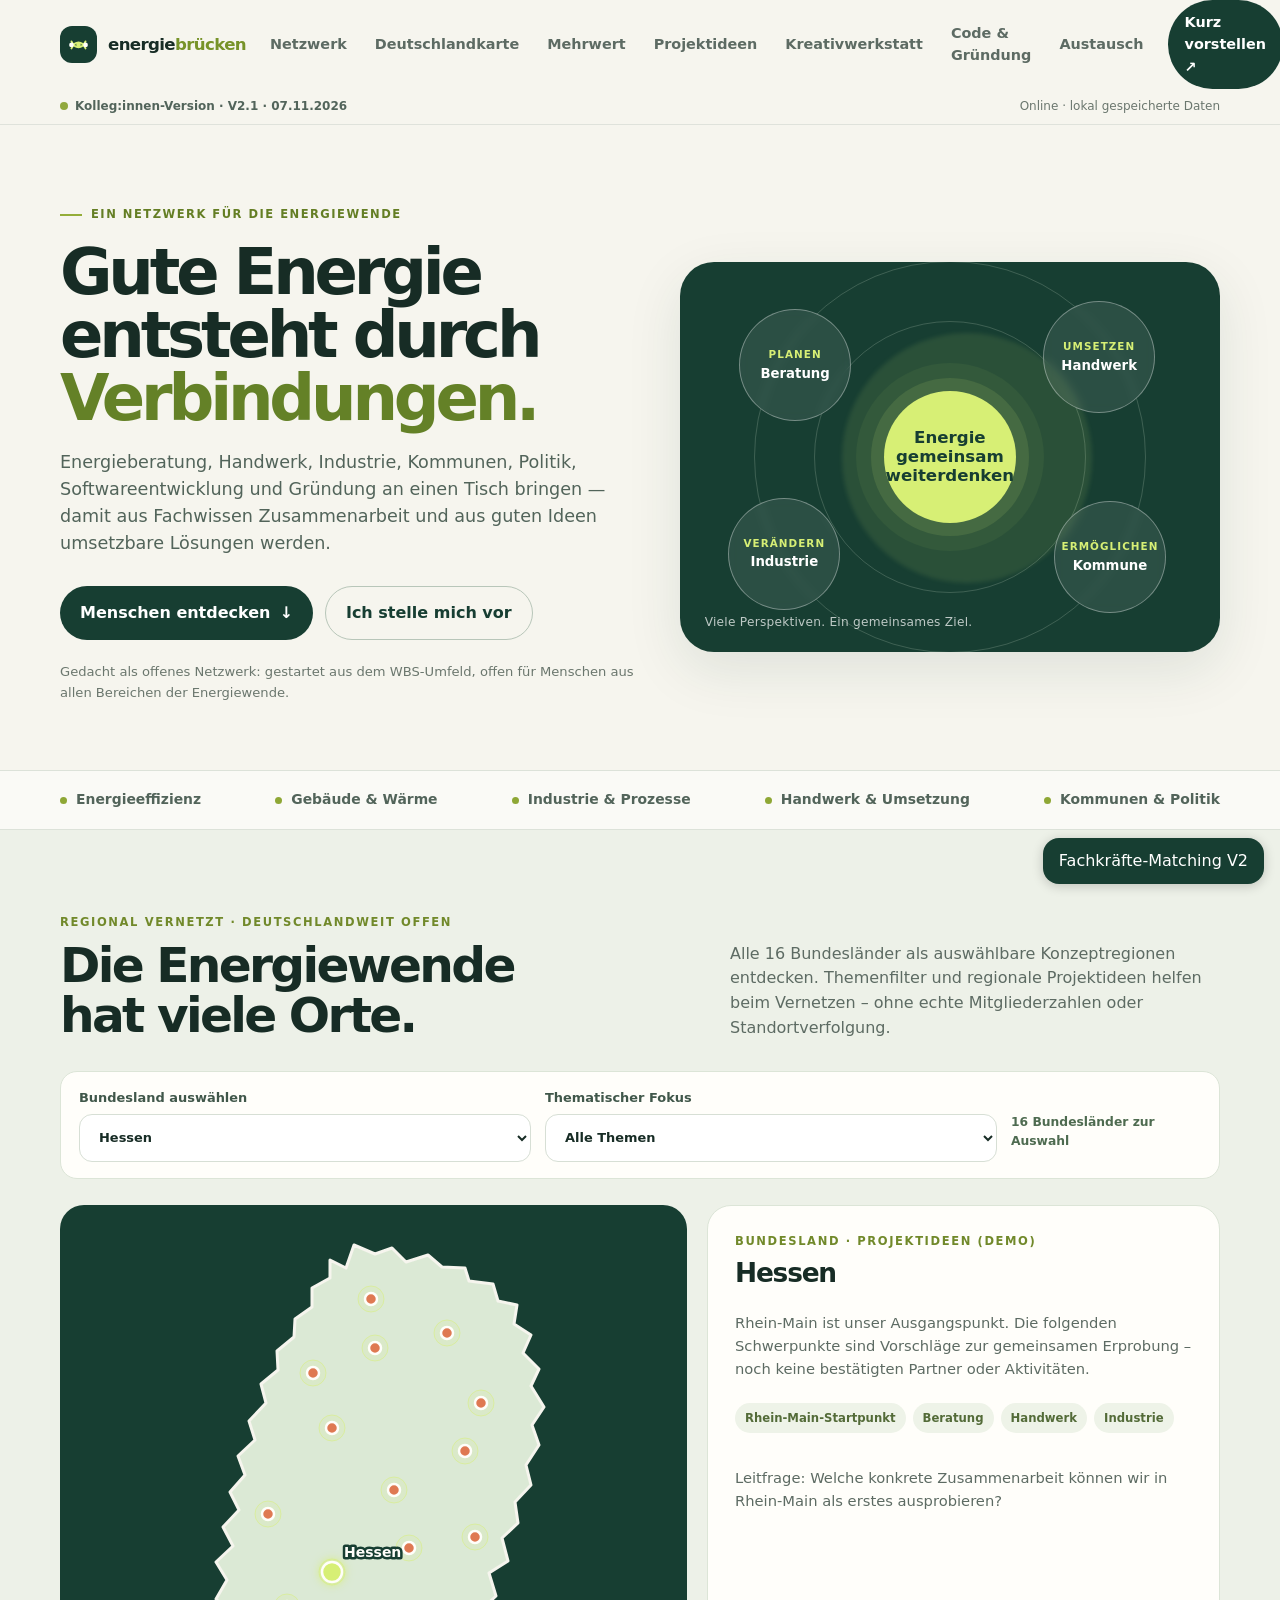
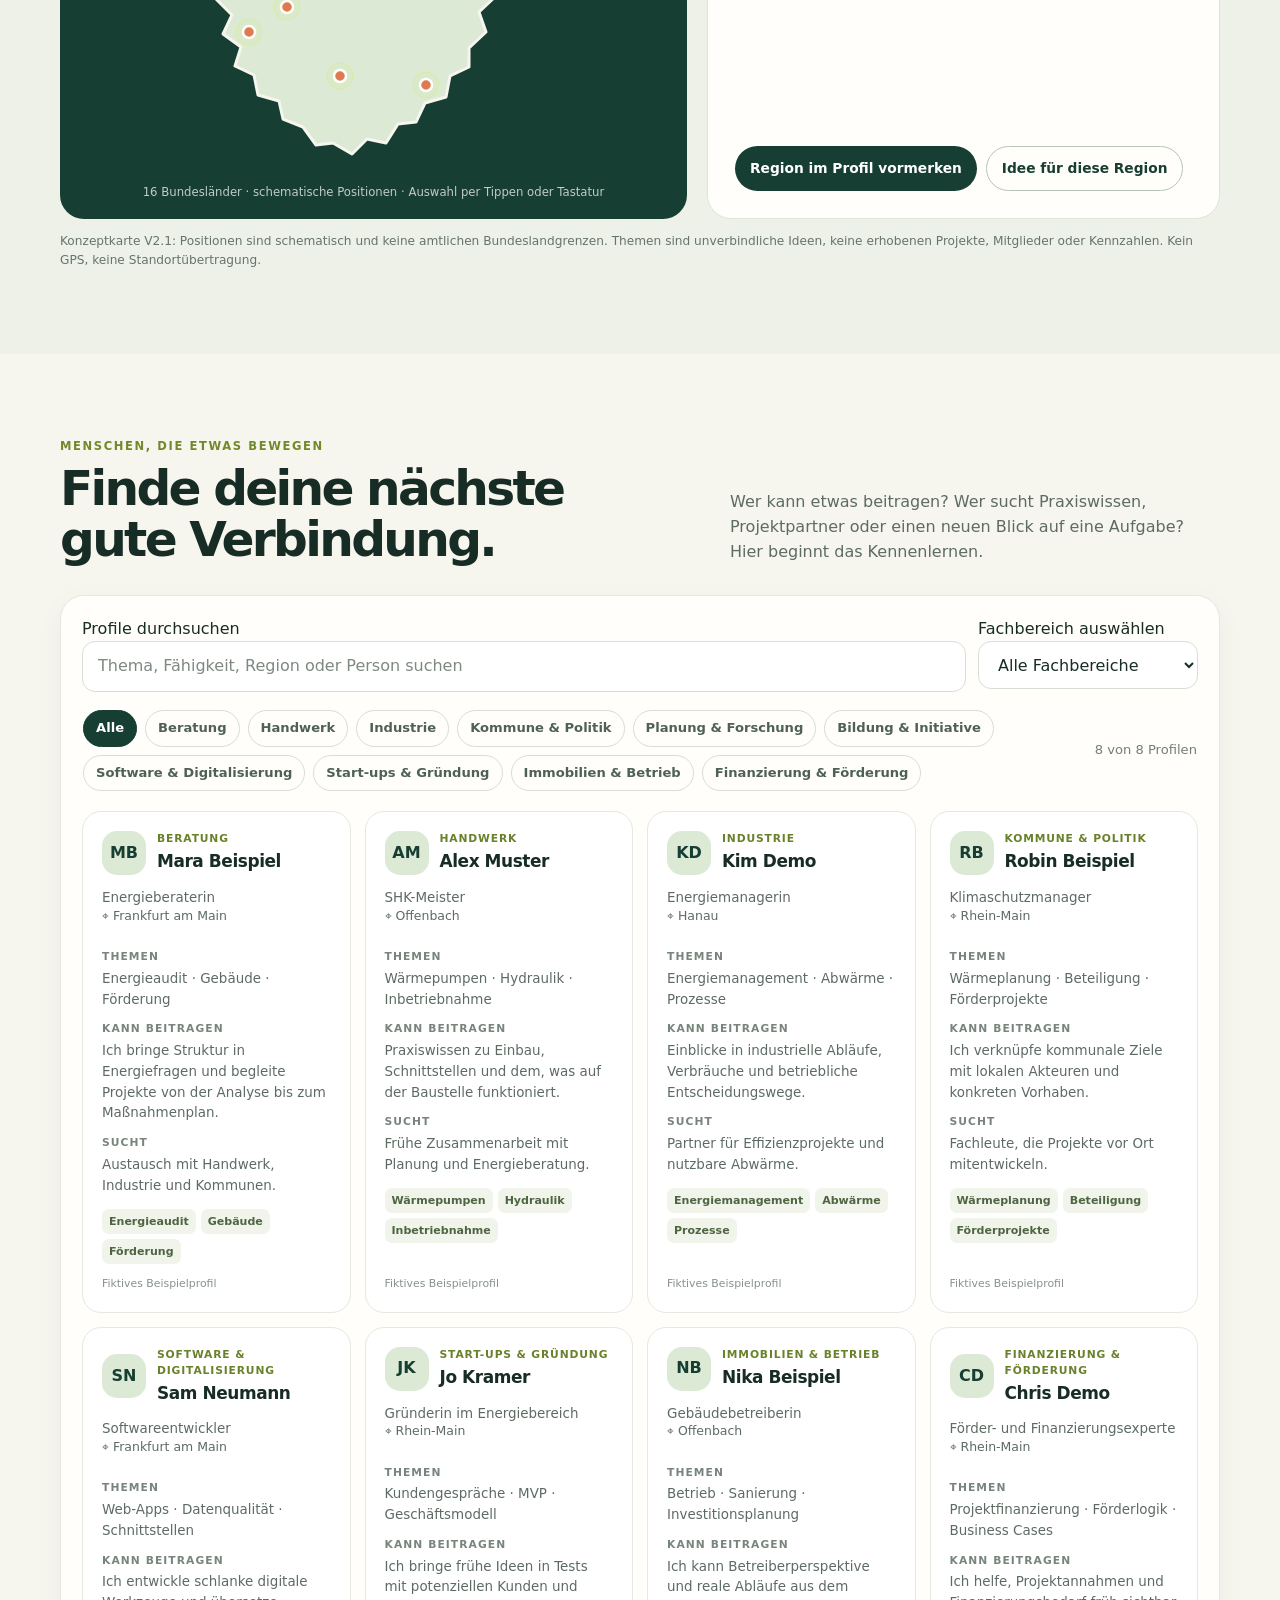
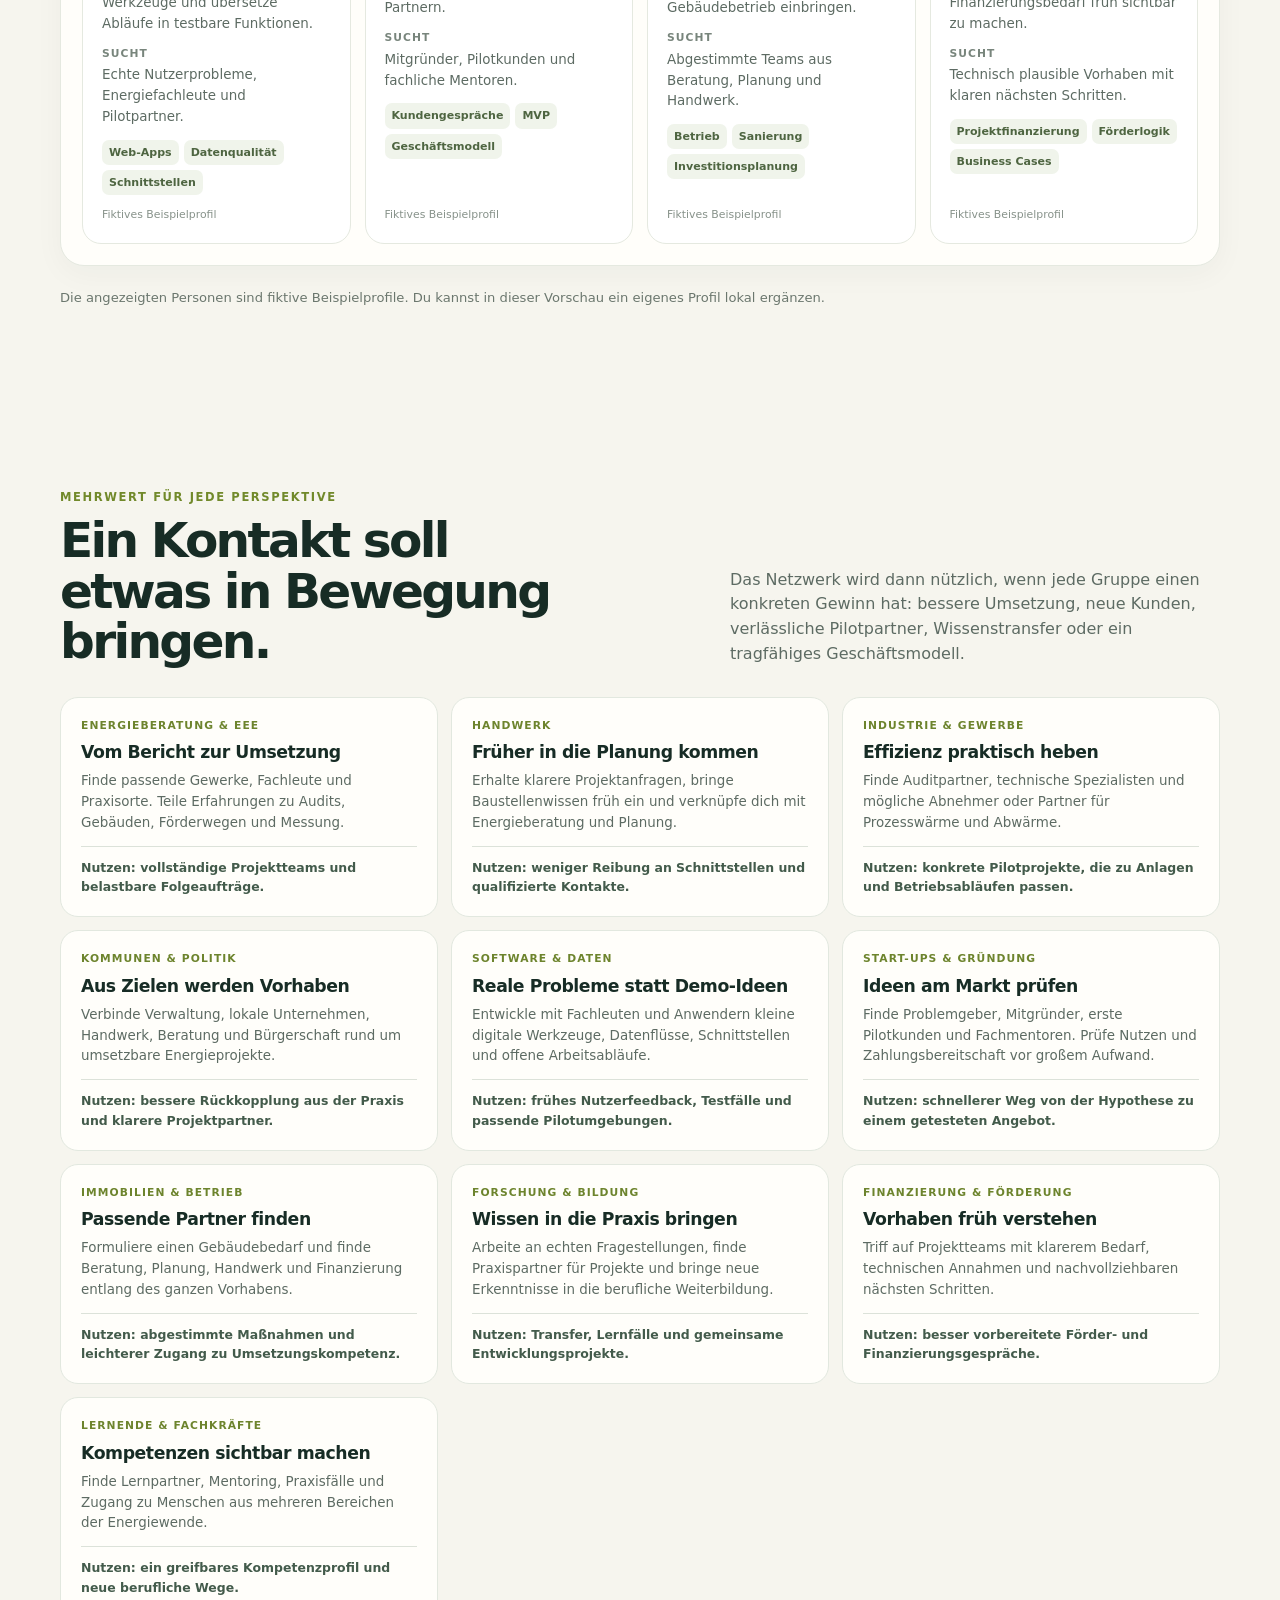
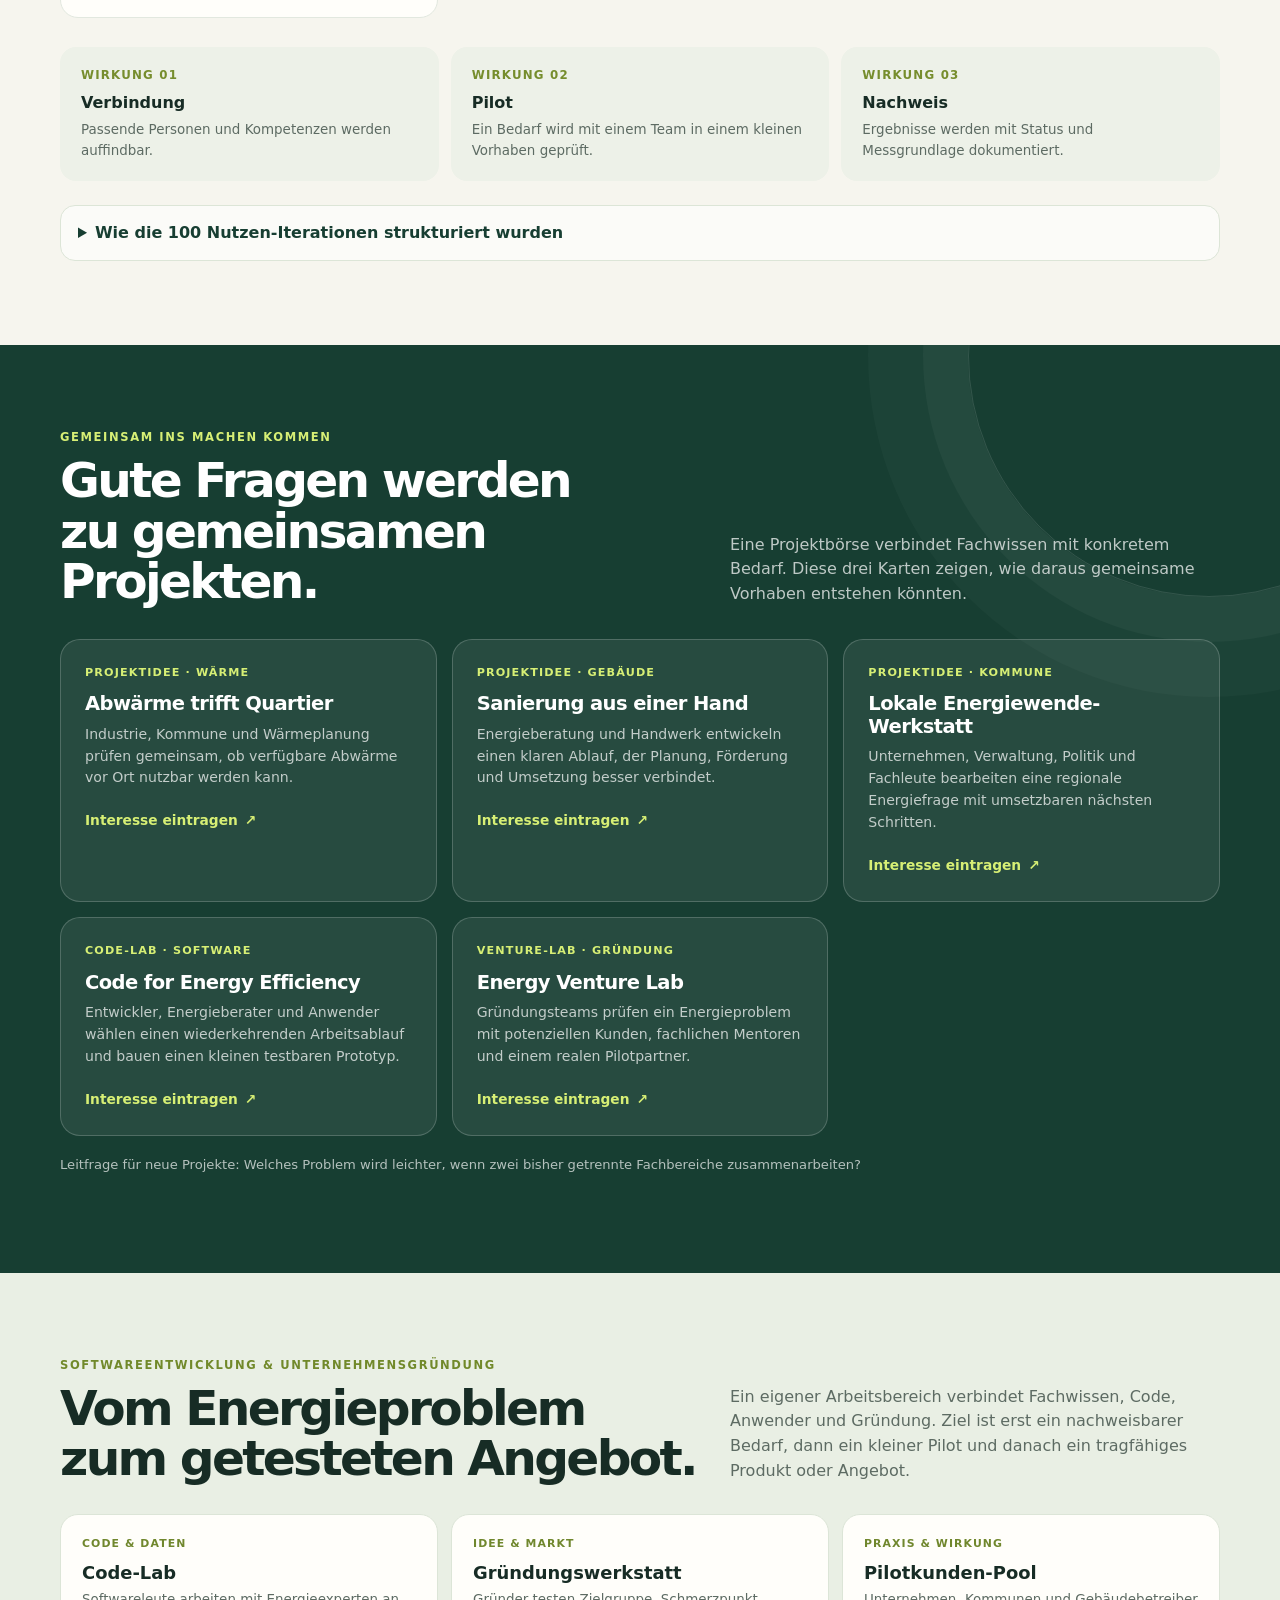
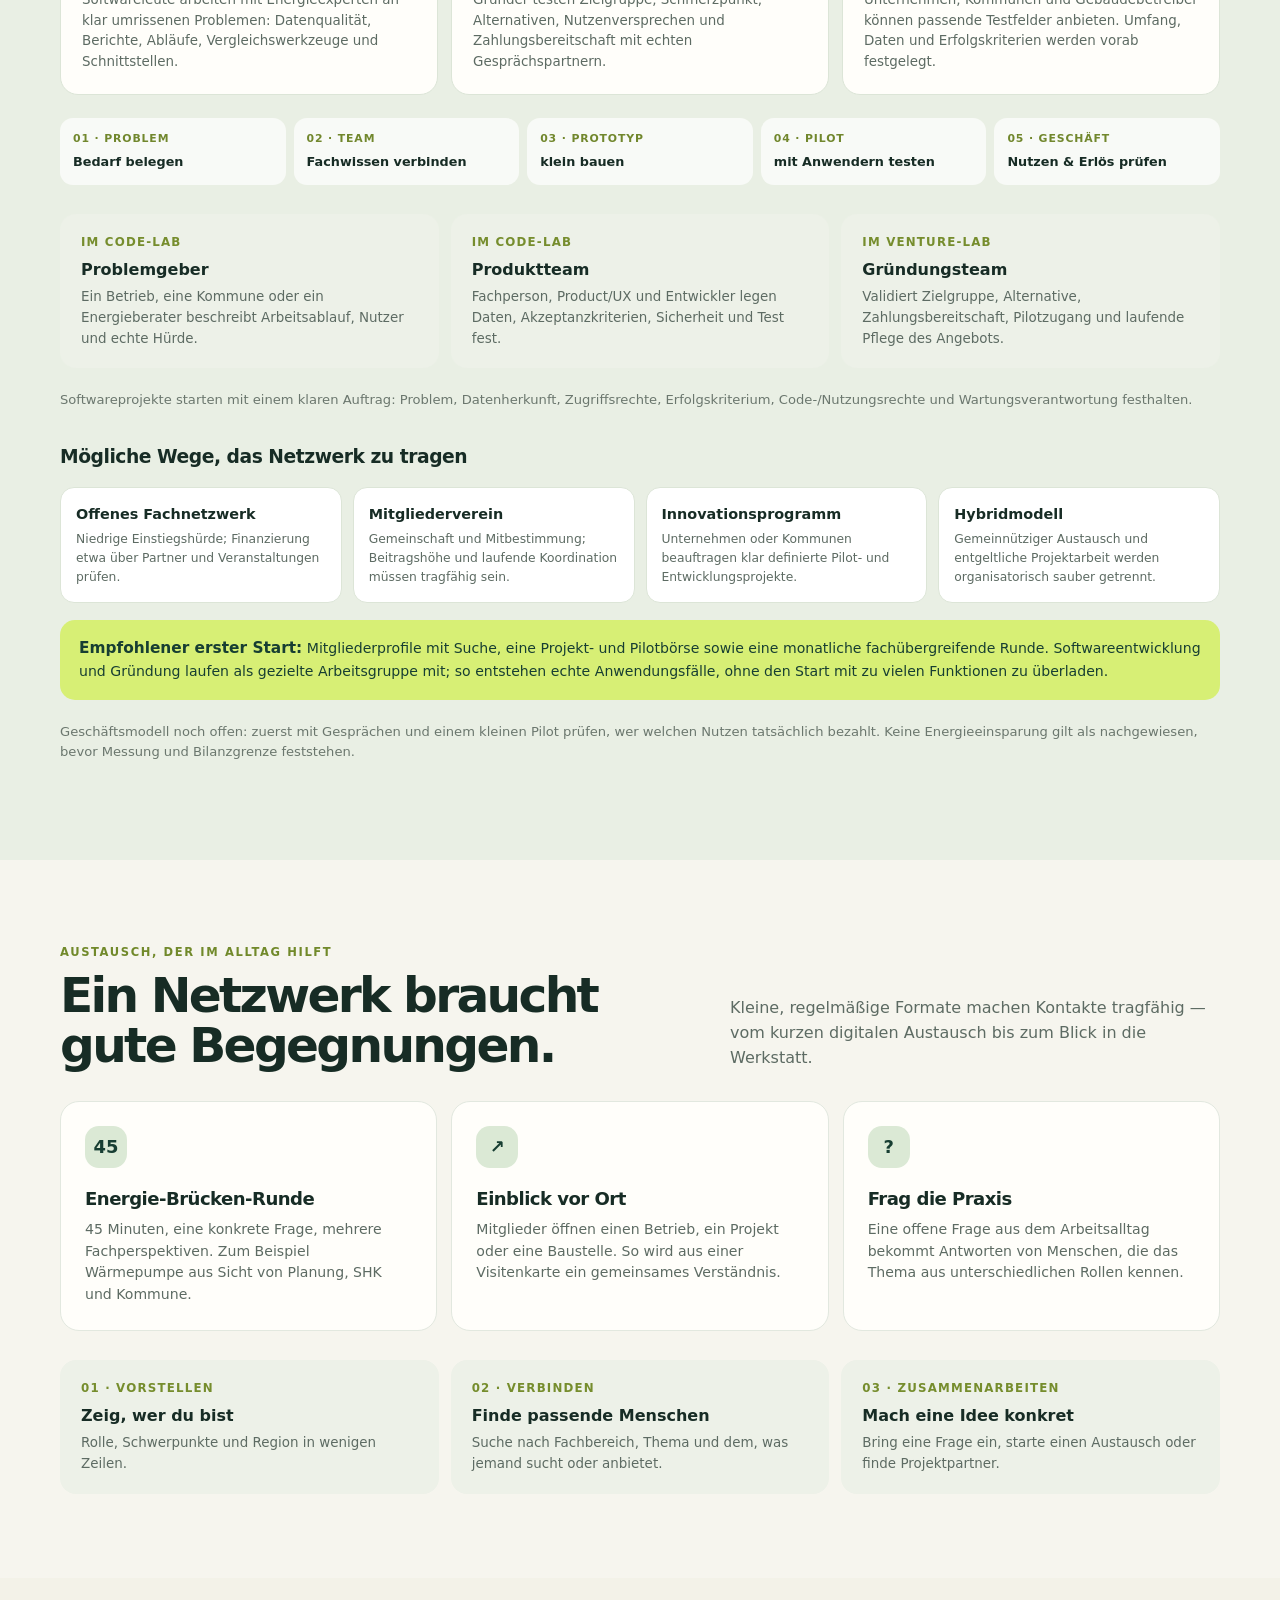
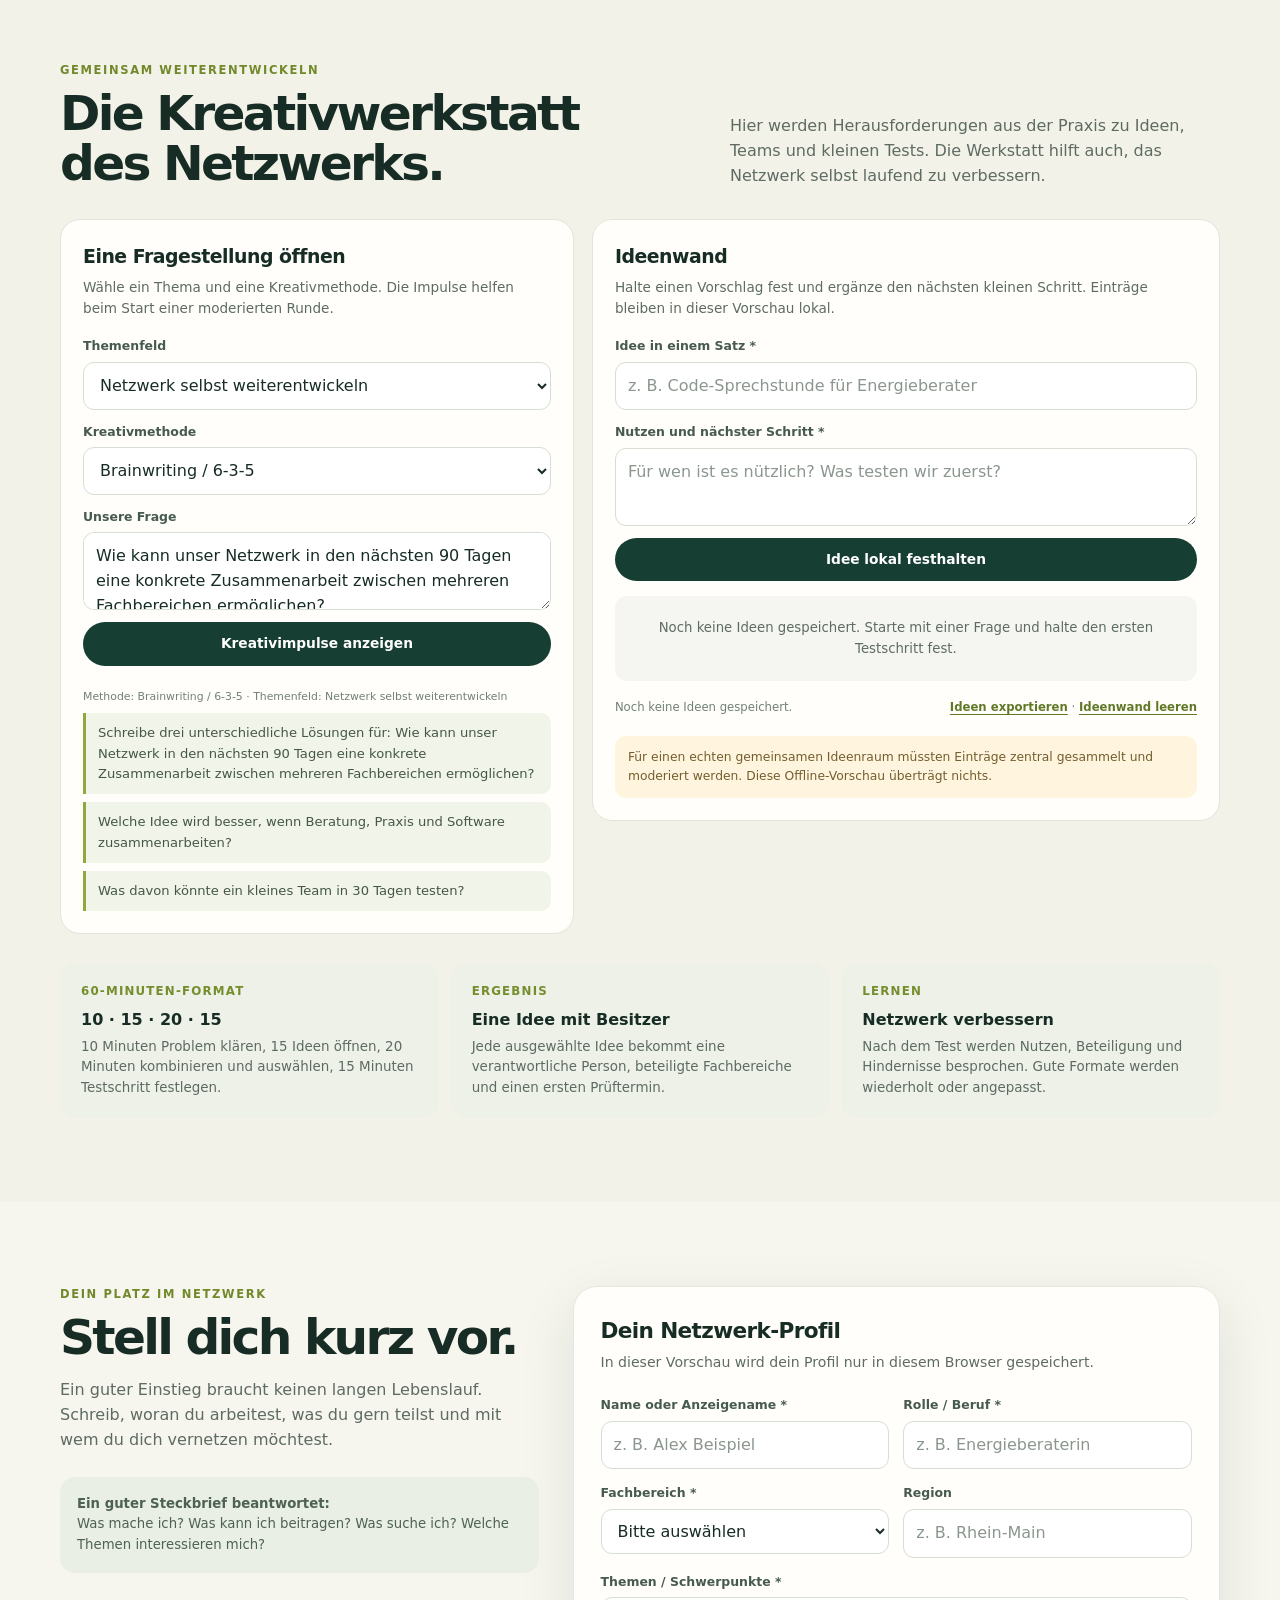
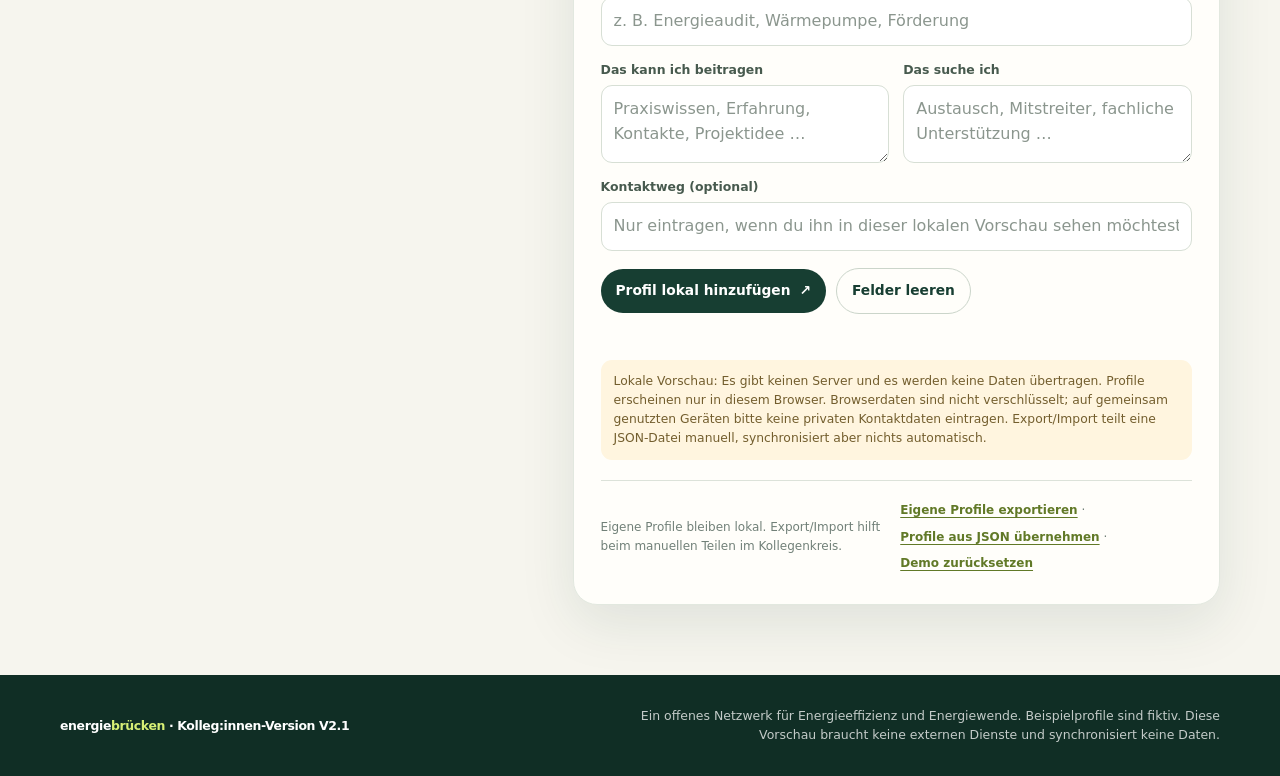
==== commit 649f1cdf: "Add files via upload" ====
--- a/index.html
+++ b/index.html
@@ -9,7 +9,7 @@
   <link rel="icon" href="./icons/icon-192.png" type="image/png">
   <link rel="apple-touch-icon" href="./icons/icon-192.png">
   <meta name="description" content="Energiebrücken verbindet Menschen aus Energieberatung, Handwerk, Industrie, Kommunen, Softwareentwicklung und Gründung.">
-  <title>Energiebrücken — Netzwerk für Energieeffizienz & Energiewende · V1</title>
+  <title>Energiebrücken — Netzwerk für Energieeffizienz & Energiewende · V2.1</title>
   <style>
     :root {
       --forest: #173e32;
@@ -331,6 +331,7 @@
       *, *::before, *::after { scroll-behavior: auto !important; transition-duration: .01ms !important; }
     }
   </style>
+  <link rel="stylesheet" href="./map-v21.css">
 </head>
 <body>
   <header class="topbar">
@@ -356,7 +357,7 @@
       <a class="nav-cta" href="#mitmachen">Kurz vorstellen <span aria-hidden="true">↗</span></a>
     </div>
     <div class="wrap version-bar">
-      <span class="version-pill"><i aria-hidden="true"></i> Erste Kolleg:innen-Version · V1</span>
+      <span class="version-pill"><i aria-hidden="true"></i> Kolleg:innen-Version · V2.1 · 07.11.2026</span>
       <span class="version-meta" id="appStatus" role="status" aria-live="polite">Offline nutzbar · Daten bleiben auf diesem Gerät</span>
       <button class="install-button" id="installApp" type="button" hidden>App installieren</button>
     </div>
@@ -804,7 +805,7 @@
 
   <footer>
     <div class="wrap footer-inner">
-      <div class="footer-brand">energie<span>brücken</span> · Kolleg:innen-Version V1</div>
+      <div class="footer-brand">energie<span>brücken</span> · Kolleg:innen-Version V2.1</div>
       <div class="footer-disclaimer">Ein offenes Netzwerk für Energieeffizienz und Energiewende. Beispielprofile sind fiktiv. Diese Vorschau braucht keine externen Dienste und synchronisiert keine Daten.</div>
     </div>
   </footer>
@@ -1264,6 +1265,7 @@
       renderIdeas();
     }());
   </script>
-<a href="./matching.html" style="position:fixed;bottom:1rem;right:1rem;z-index:9999;background:#173e32;color:#fff;padding:.65rem 1rem;border-radius:1rem;text-decoration:none;box-shadow:0 2px 12px #0003">Fachkräfte-Matching V2</a></body>
+<a href="./matching.html" style="position:fixed;bottom:1rem;right:1rem;z-index:9999;background:#173e32;color:#fff;padding:.65rem 1rem;border-radius:1rem;text-decoration:none;box-shadow:0 2px 12px #0003">Fachkräfte-Matching V2</a>  <script type="module" src="./map-v21.mjs"></script>
+</body>
 </html>
 
--- a/map-v21.css
+++ b/map-v21.css
@@ -0,0 +1,14 @@
+/* Karte V2.1 – klick- und tastaturbedienbare Bundesländer-Konzeptkarte */
+.map-v21-toolbar{display:grid;grid-template-columns:minmax(180px,1fr) minmax(180px,1fr) auto;gap:14px;align-items:end;margin:0 0 18px;padding:16px 18px;border:1px solid #dce5d7;border-radius:17px;background:#fffefa}
+.map-v21-toolbar label{display:flex;flex-direction:column;gap:6px;color:#40574a;font-size:.81rem;font-weight:750}
+.map-v21-toolbar select{min-width:0;width:100%;cursor:pointer}
+.map-v21-count{margin:0 0 11px;color:#4e6b50;font-size:.77rem;font-weight:650;max-width:190px}
+.map-v21-marker .marker-dot{stroke:#fffefa;stroke-width:2.5;transition:fill .2s ease,r .2s ease}
+.map-v21-marker .marker-halo{fill:rgba(215,239,117,.12)}
+.map-v21-marker.map-v21-dimmed{opacity:.22}
+.map-v21-marker.selected{opacity:1;filter:drop-shadow(0 0 5px #d7ef75)}
+.map-v21-marker:focus-visible{outline:none}
+.map-v21-marker:focus-visible .marker-halo{stroke:#fff;stroke-width:3}
+.map-v21-label{fill:#fffefa;font-size:14px;font-weight:850;paint-order:stroke;stroke:#173e32;stroke-width:5;stroke-linejoin:round;pointer-events:none}
+@media(max-width:900px){.map-v21-toolbar{grid-template-columns:repeat(2,minmax(0,1fr))}.map-v21-count{grid-column:1/-1;max-width:none;margin:0}}
+@media(max-width:560px){.map-v21-toolbar{grid-template-columns:minmax(0,1fr);padding:13px}.map-v21-count{grid-column:auto}}
